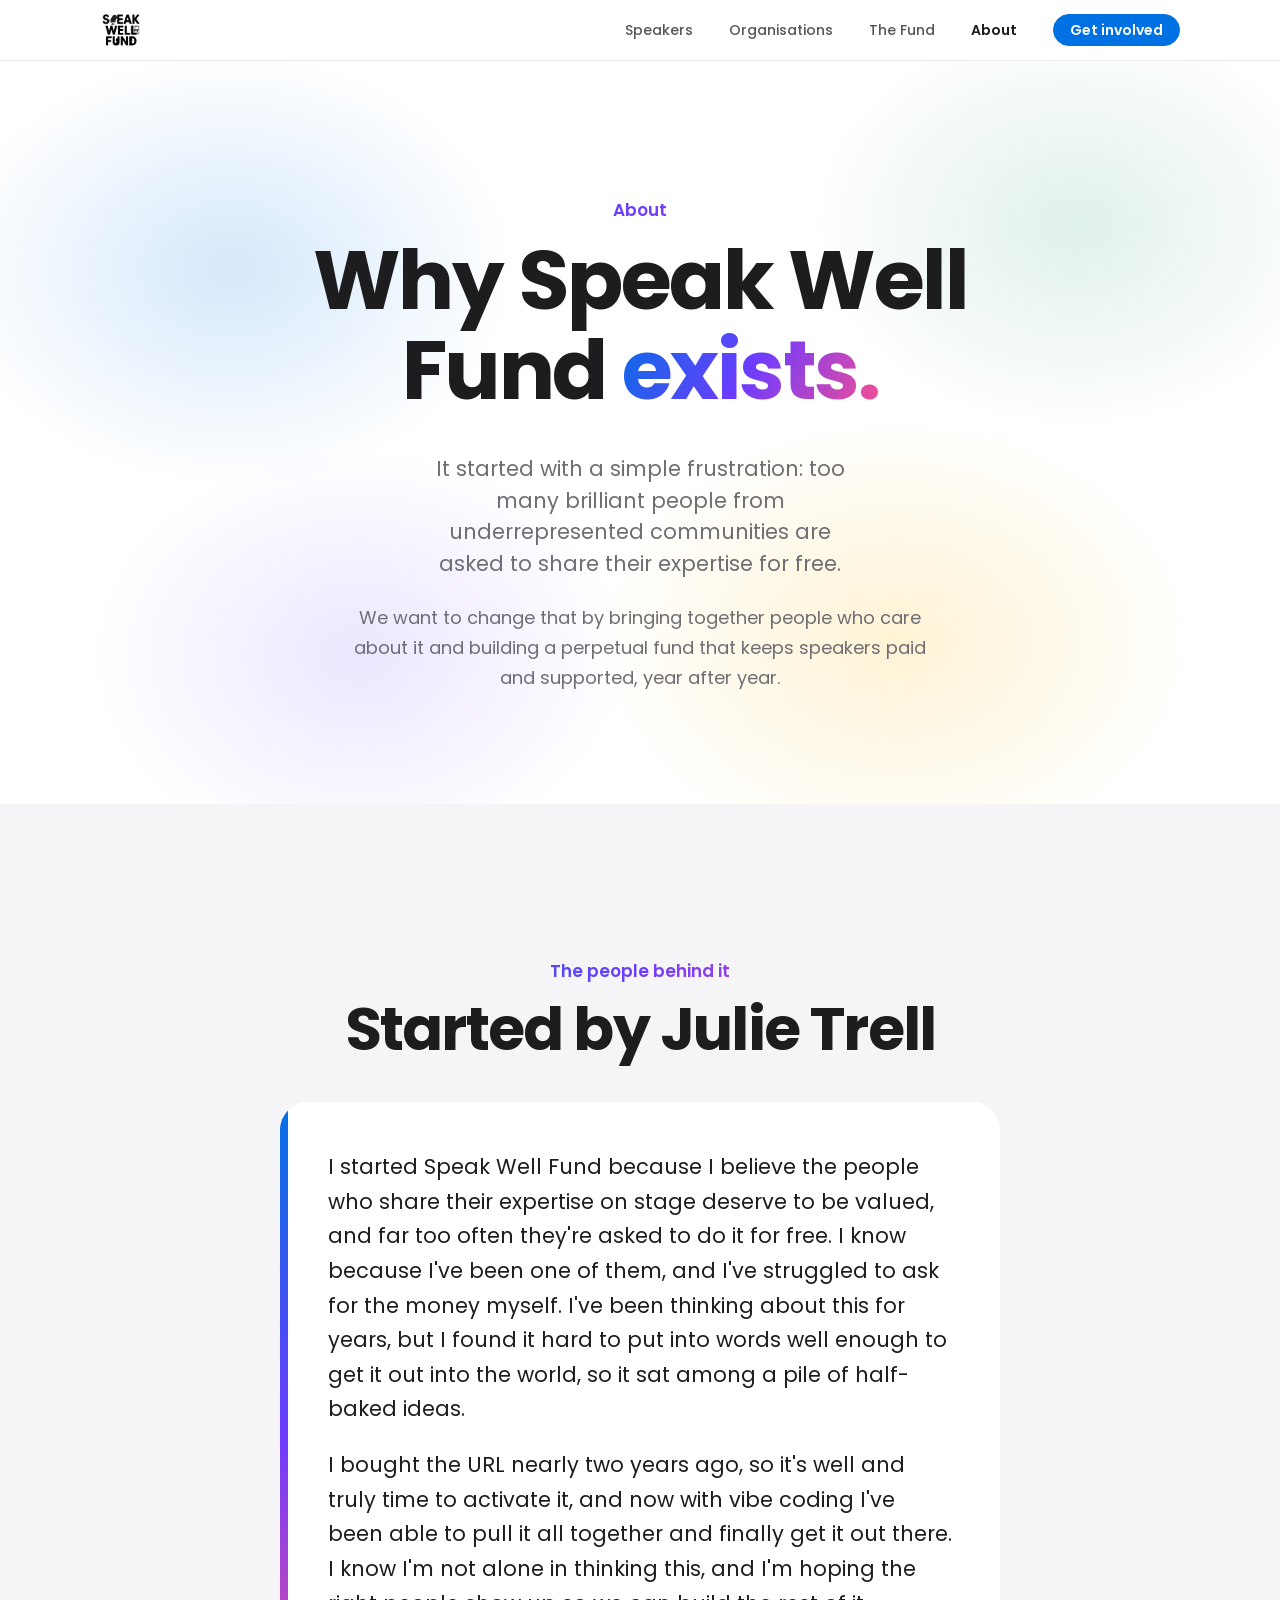
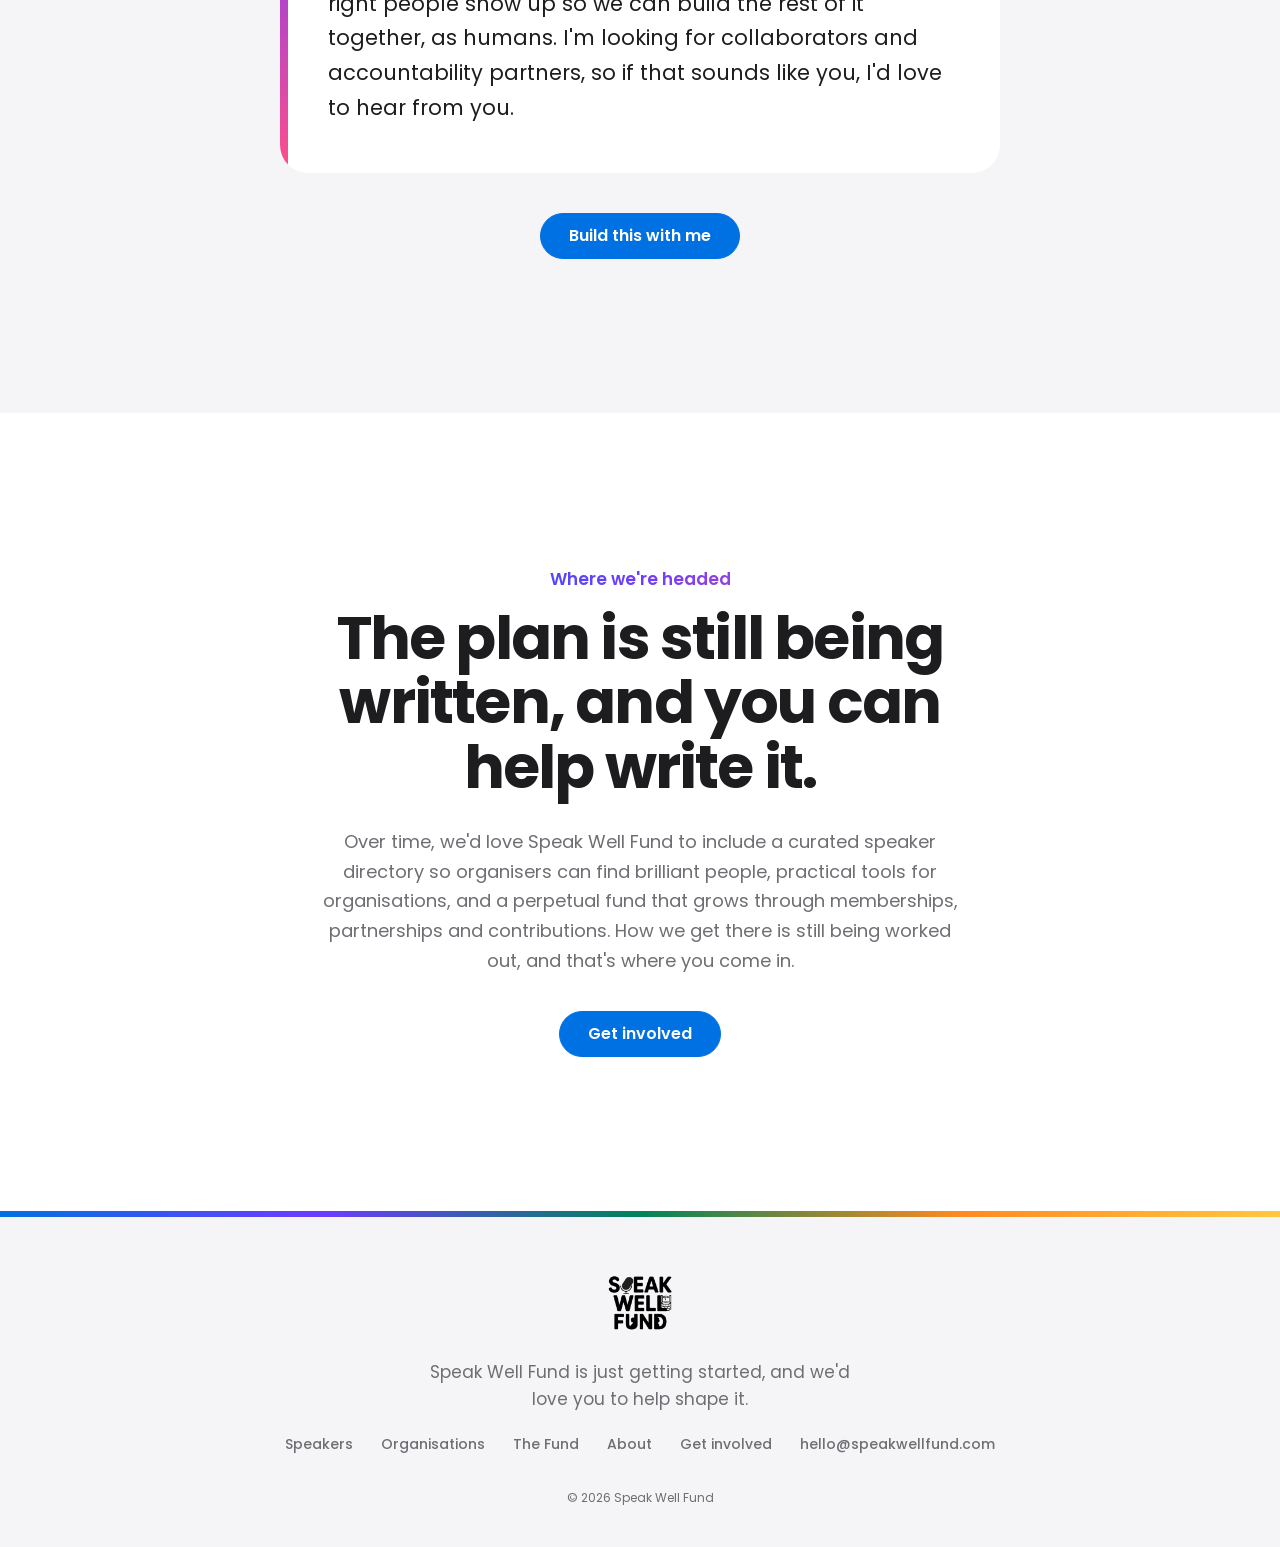
==== about.html @ aefd8a39 "First version of the Speak Well Fund website Six pages (home, speakers, organisations, the fund, abo" ====
<!doctype html>
<html lang="en-AU">
<head>
  <meta charset="utf-8">
  <meta name="viewport" content="width=device-width, initial-scale=1">
  <title>About · Speak Well Fund</title>
  <meta name="description" content="Why Speak Well Fund exists and where it's headed.">
  <meta property="og:title" content="About · Speak Well Fund">
  <meta property="og:description" content="Why Speak Well Fund exists and where it's headed.">
  <meta property="og:image" content="https://speakwellfund.com/assets/img/logo.png">
  <meta name="theme-color" content="#FFFFFF">
  <link rel="icon" type="image/png" href="assets/img/logo.png">
  <link rel="preconnect" href="https://fonts.googleapis.com">
  <link rel="preconnect" href="https://fonts.gstatic.com" crossorigin>
  <link href="https://fonts.googleapis.com/css2?family=Poppins:wght@400;500;600;700&display=swap" rel="stylesheet">
  <link rel="stylesheet" href="assets/css/styles.css">
  <script src="assets/js/main.js" defer></script>
</head>
<body>
  <a class="skip-link" href="#main">Skip to content</a>

  <header class="site-header">
    <div class="container header-inner">
      <a class="brand" href="index.html" aria-label="Speak Well Fund home">
        <img src="assets/img/logo.png" alt="" width="42" height="42">
      </a>
      <button class="menu-toggle" type="button" aria-expanded="false" aria-controls="site-nav">
        <span class="menu-bars"></span>
        <span class="sr-only">Menu</span>
      </button>
      <nav id="site-nav" class="site-nav" aria-label="Main">
        <a href="speakers.html">Speakers</a>
        <a href="organisations.html">Organisations</a>
        <a href="fund.html">The Fund</a>
        <a href="about.html" aria-current="page">About</a>
        <a class="btn btn-primary btn-small" href="get-involved.html">Get involved</a>
      </nav>
    </div>
  </header>

  <main id="main">
    <section class="page-hero">
      <div class="container narrow">
        <p class="eyebrow">About</p>
        <h1 class="display-1">Why Speak Well Fund <span class="gradient-text">exists.</span></h1>
        <p class="lede">It started with a simple frustration: too many brilliant people from underrepresented communities are asked to share their expertise for free.</p>
        <p class="body-text">We want to change that by bringing together people who care about it and building a perpetual fund that keeps speakers paid and supported, year after year.</p>
      </div>
    </section>

    <section class="section section-grey">
      <div class="container narrow">
        <div class="center">
          <p class="eyebrow">The people behind it</p>
          <h2 class="display-2">Started by Julie Trell</h2>
        </div>
        <blockquote class="founder-note">
          <p>I started Speak Well Fund because I believe the people who share their expertise on stage deserve to be valued, and far too often they're asked to do it for free. I know because I've been one of them, and I've struggled to ask for the money myself. I've been thinking about this for years, but I found it hard to put into words well enough to get it out into the world, so it sat among a pile of half-baked ideas.</p>
          <p>I bought the URL nearly two years ago, so it's well and truly time to activate it, and now with vibe coding I've been able to pull it all together and finally get it out there. I know I'm not alone in thinking this, and I'm hoping the right people show up so we can build the rest of it together, as humans. I'm looking for collaborators and accountability partners, so if that sounds like you, I'd love to hear from you.</p>
        </blockquote>
        <div class="center">
          <div class="actions">
            <a class="btn btn-primary" href="get-involved.html">Build this with me</a>
          </div>
        </div>
      </div>
    </section>

    <section class="section center">
      <div class="container narrow">
        <p class="eyebrow">Where we're headed</p>
        <h2 class="display-2">The plan is still being written, and you can help write it.</h2>
        <p class="body-text">Over time, we'd love Speak Well Fund to include a curated speaker directory so organisers can find brilliant people, practical tools for organisations, and a perpetual fund that grows through memberships, partnerships and contributions. How we get there is still being worked out, and that's where you come in.</p>
        <div class="actions">
          <a class="btn btn-primary" href="get-involved.html">Get involved</a>
        </div>
      </div>
    </section>
  </main>

  <footer class="site-footer">
    <div class="container">
      <img class="footer-logo" src="assets/img/logo.png" alt="Speak Well Fund" width="72" height="72">
      <p class="footer-line">Speak Well Fund is just getting started, and we'd love you to help shape it.</p>
      <nav class="footer-links" aria-label="Footer">
        <a href="speakers.html">Speakers</a>
        <a href="organisations.html">Organisations</a>
        <a href="fund.html">The Fund</a>
        <a href="about.html">About</a>
        <a href="get-involved.html">Get involved</a>
        <a href="mailto:hello@speakwellfund.com">hello@speakwellfund.com</a>
      </nav>
      <p class="footer-small">© <span data-year>2026</span> Speak Well Fund</p>
    </div>
  </footer>
</body>
</html>
---- assets/css/styles.css ----
/* Speak Well Fund
   White space and big Poppins type, with bold blocks of colour for energy.
   Every colour and size lives in :root so it's easy to change. */

:root {
  --text: #1d1d1f;
  --grey: #6e6e73;
  --white: #ffffff;
  --light: #f5f5f7;
  --line: #d2d2d7;

  /* Each stakeholder has a colour: speakers blue, organisations purple, fund builders green.
     Orange and yellow are only for section backgrounds. White text on blue, purple and green;
     dark text on orange and yellow. */
  --blue: #0071e3;
  --purple: #6e3bff;
  --green: #00845a;
  --orange: #ff8a1f;
  --yellow: #ffc83d;

  /* The page's stakeholder colour. Pages that aren't about one stakeholder use blue. */
  --theme: var(--blue);

  /* The rainbow on headline words like "paid for it." Pink appears only here. */
  --gradient: linear-gradient(120deg, var(--blue), var(--purple) 50%, #ff4f8b);
  --gradient-panel: linear-gradient(135deg, var(--blue), var(--purple));

  /* Cards, bubbles and list items use --surface, which flips to white inside grey sections. */
  --surface: var(--light);

  --font: "Poppins", system-ui, sans-serif;
  --radius-button: 980px;
  --radius-card: 28px;
  --radius-field: 12px;

  --ease: cubic-bezier(0.4, 0, 0.6, 1);
  --fast: 240ms;
  --slow: 500ms;

  --container: 1080px;
  --narrow: 720px;
  --space-section: clamp(5.5rem, 12vw, 10rem);
}

/* Base */

*,
*::before,
*::after {
  box-sizing: border-box;
}

body {
  margin: 0;
  font-family: var(--font);
  font-size: 17px;
  line-height: 1.6;
  color: var(--text);
  background: var(--white);
  -webkit-font-smoothing: antialiased;
}

img {
  display: block;
  max-width: 100%;
  height: auto;
}

a {
  color: var(--blue);
  text-decoration: none;
}

a:hover {
  text-decoration: underline;
}

p {
  margin: 0 0 1em;
}

h1,
h2,
h3 {
  margin: 0 0 0.45em;
  font-weight: 700;
  line-height: 1.08;
  letter-spacing: -0.03em;
}

h3 {
  font-size: 1.5rem;
  font-weight: 600;
  line-height: 1.2;
  letter-spacing: -0.02em;
}

strong {
  font-weight: 600;
}

[hidden] {
  display: none !important;
}

:focus-visible {
  outline: 3px solid var(--blue);
  outline-offset: 3px;
  border-radius: 6px;
}

.sr-only {
  position: absolute;
  width: 1px;
  height: 1px;
  overflow: hidden;
  clip: rect(0 0 0 0);
  white-space: nowrap;
}

.skip-link {
  position: absolute;
  top: -100px;
  left: 1rem;
  z-index: 100;
  padding: 0.75rem 1rem;
  color: var(--white);
  background: var(--text);
  border-radius: 0 0 12px 12px;
}

.skip-link:focus {
  top: 0;
}

@keyframes fade-up {
  from {
    opacity: 0;
    transform: translateY(20px);
  }
  to {
    opacity: 1;
    transform: none;
  }
}

/* Scroll reveal: main.js adds .reveal to blocks, then .is-visible as they scroll into view. */
.js-reveal .reveal {
  opacity: 0;
  transform: translateY(28px);
  transition: opacity var(--slow) var(--ease), transform var(--slow) var(--ease);
}

.js-reveal .reveal.is-visible {
  opacity: 1;
  transform: none;
}

/* Layout */

.container {
  width: min(var(--container), 100% - 2.5rem);
  margin-inline: auto;
}

.container.narrow {
  width: min(var(--narrow), 100% - 2.5rem);
}

.section {
  padding: var(--space-section) 0;
}

.section-grey {
  --surface: var(--white);
  background: var(--light);
}

.section-yellow {
  background: var(--yellow);
}

.section-orange {
  background: var(--orange);
}

.theme-speakers {
  --theme: var(--blue);
}

.theme-organisations {
  --theme: var(--purple);
}

.theme-fund {
  --theme: var(--green);
}

.section-gradient {
  color: var(--white);
  background: var(--gradient-panel);
}

.center {
  text-align: center;
}

/* Type */

.display-1 {
  font-size: clamp(2.5rem, 6.5vw, 5.25rem);
}

.display-2 {
  font-size: clamp(2.125rem, 5vw, 3.75rem);
}

.gradient-text {
  color: var(--purple);
  background: var(--gradient);
  -webkit-background-clip: text;
  background-clip: text;
  -webkit-text-fill-color: transparent;
  -webkit-box-decoration-break: clone;
  box-decoration-break: clone;
}

.theme-text {
  color: var(--theme);
}

/* Eyebrows use the three-colour gradient, or the stakeholder colour on that stakeholder's page. */
.eyebrow {
  display: block;
  margin-bottom: 0.75rem;
  font-weight: 600;
  color: var(--purple);
  background: var(--gradient);
  -webkit-background-clip: text;
  background-clip: text;
  -webkit-text-fill-color: transparent;
}

.theme-speakers .eyebrow,
.theme-organisations .eyebrow,
.theme-fund .eyebrow {
  color: var(--theme);
  background: none;
  -webkit-text-fill-color: currentColor;
}

.section-yellow .eyebrow,
.section-orange .eyebrow,
.section-gradient .eyebrow {
  color: inherit;
  background: none;
  -webkit-text-fill-color: currentColor;
}

.lede {
  max-width: 34ch;
  margin-inline: auto;
  font-size: clamp(1.1875rem, 2vw, 1.3125rem);
  line-height: 1.5;
  color: var(--grey);
}

.body-text {
  font-size: 1.125rem;
  line-height: 1.65;
  color: var(--grey);
}

.center .body-text {
  max-width: 640px;
  margin-inline: auto;
}

.section-yellow .body-text,
.section-orange .body-text {
  color: var(--text);
}

.section-gradient .lede,
.section-gradient .body-text {
  color: var(--white);
}

/* Buttons and links */

.btn {
  display: inline-flex;
  align-items: center;
  justify-content: center;
  padding: 14px 28px;
  font: inherit;
  font-size: 1rem;
  font-weight: 600;
  line-height: 1;
  text-decoration: none;
  color: var(--blue);
  background: transparent;
  border: 1.5px solid currentColor;
  border-radius: var(--radius-button);
  cursor: pointer;
  transition: background-color var(--fast) var(--ease), color var(--fast) var(--ease), transform var(--fast) var(--ease), opacity var(--fast) var(--ease);
}

.btn:hover {
  text-decoration: none;
  transform: translateY(-2px);
}

.btn-primary {
  color: var(--white);
  background: var(--theme);
  border-color: var(--theme);
}

.btn-primary:hover {
  opacity: 0.9;
}

.btn-secondary:hover {
  color: var(--white);
  background: var(--blue);
  border-color: var(--blue);
}

.btn-light {
  color: var(--purple);
  background: var(--white);
  border-color: var(--white);
}

.btn-outline-white {
  color: var(--white);
}

.btn-outline-white:hover {
  color: var(--purple);
  background: var(--white);
  border-color: var(--white);
}

.btn-small {
  padding: 8px 16px;
  font-size: 0.875rem;
}

.btn:disabled {
  opacity: 0.5;
  cursor: wait;
  transform: none;
}

.actions {
  display: flex;
  flex-wrap: wrap;
  justify-content: center;
  gap: 1rem;
  margin-top: 2.25rem;
}

.text-link {
  font-weight: 600;
}

/* Header */

.site-header {
  position: sticky;
  top: 0;
  z-index: 50;
  background: rgba(255, 255, 255, 0.82);
  -webkit-backdrop-filter: saturate(180%) blur(20px);
  backdrop-filter: saturate(180%) blur(20px);
  border-bottom: 1px solid rgba(0, 0, 0, 0.08);
}

.header-inner {
  display: flex;
  align-items: center;
  justify-content: space-between;
  height: 60px;
}

.brand img {
  width: 42px;
  height: 42px;
}

.site-nav {
  display: flex;
  align-items: center;
  gap: 2.25rem;
}

.site-nav a:not(.btn) {
  font-size: 0.875rem;
  font-weight: 500;
  color: var(--text);
  opacity: 0.75;
  transition: opacity var(--fast) var(--ease);
}

.site-nav a:not(.btn):hover,
.site-nav a[aria-current="page"] {
  text-decoration: none;
  opacity: 1;
}

.site-nav a[aria-current="page"] {
  font-weight: 600;
}

.menu-toggle {
  display: none;
  align-items: center;
  justify-content: center;
  width: 44px;
  height: 44px;
  padding: 0;
  background: none;
  border: 0;
  cursor: pointer;
}

.menu-bars,
.menu-bars::before,
.menu-bars::after {
  display: block;
  width: 20px;
  height: 2px;
  background: var(--text);
  border-radius: 2px;
}

.menu-bars {
  position: relative;
}

.menu-bars::before,
.menu-bars::after {
  content: "";
  position: absolute;
  left: 0;
}

.menu-bars::before {
  top: -6px;
}

.menu-bars::after {
  top: 6px;
}

@media (max-width: 760px) {
  .menu-toggle {
    display: inline-flex;
  }

  .site-nav {
    position: absolute;
    top: 60px;
    left: 0;
    right: 0;
    flex-direction: column;
    align-items: stretch;
    gap: 0;
    padding: 0.5rem 1.25rem 1.5rem;
    background: var(--white);
    border-bottom: 1px solid var(--line);
    opacity: 0;
    visibility: hidden;
    transform: translateY(-8px);
    transition: opacity var(--slow) var(--ease), transform var(--slow) var(--ease), visibility 0s linear var(--slow);
  }

  .site-nav.is-open {
    opacity: 1;
    visibility: visible;
    transform: none;
    transition: opacity var(--slow) var(--ease), transform var(--slow) var(--ease);
  }

  .site-nav a:not(.btn) {
    padding: 1rem 0;
    font-size: 1.0625rem;
    opacity: 1;
    border-bottom: 1px solid var(--line);
  }

  .site-nav .btn {
    margin-top: 1.25rem;
    padding: 14px 24px;
    font-size: 1rem;
  }
}

/* Heroes */

.hero,
.page-hero {
  position: relative;
  isolation: isolate;
  overflow: hidden;
  text-align: center;
}

/* A soft wash of the brand colours behind the hero text. */
.hero::before,
.page-hero::before {
  content: "";
  position: absolute;
  inset: 0;
  z-index: -1;
  background:
    radial-gradient(32% 42% at 18% 28%, rgba(0, 113, 227, 0.16), transparent 70%),
    radial-gradient(30% 40% at 84% 22%, rgba(0, 132, 90, 0.12), transparent 70%),
    radial-gradient(34% 44% at 70% 78%, rgba(255, 200, 61, 0.22), transparent 70%),
    radial-gradient(30% 40% at 28% 80%, rgba(110, 59, 255, 0.13), transparent 70%);
}

.hero {
  padding: clamp(3.5rem, 8vw, 6rem) 0 var(--space-section);
}

.page-hero {
  padding: clamp(5rem, 11vw, 8.5rem) 0 clamp(4rem, 9vw, 7rem);
}

.hero .container > *,
.page-hero .container > * {
  animation: fade-up var(--slow) var(--ease) both;
}

.hero .container > :nth-child(2),
.page-hero .container > :nth-child(2) {
  animation-delay: 120ms;
}

.hero .container > :nth-child(3),
.page-hero .container > :nth-child(3) {
  animation-delay: 240ms;
}

.hero .container > :nth-child(4),
.page-hero .container > :nth-child(4) {
  animation-delay: 360ms;
}

.hero-logo {
  width: clamp(170px, 24vw, 240px);
  margin: 0 auto 2.5rem;
}

.hero-title span {
  display: block;
}

.page-hero .body-text {
  max-width: 600px;
  margin: 1.5rem auto 0;
}

/* Cards */

.section-heading {
  margin-bottom: clamp(2.5rem, 5vw, 4rem);
}

.card-grid {
  display: grid;
  gap: 1.25rem;
}

/* From tablet width up, every card sits side by side. */
@media (min-width: 700px) {
  .card-grid {
    grid-auto-columns: 1fr;
    grid-auto-flow: column;
  }
}

/* On phones, a card row becomes a swipeable strip instead of a stack. */
@media (max-width: 699px) {
  .card-row {
    display: flex;
    gap: 1rem;
    margin-inline: -1.25rem;
    padding: 0 1.25rem 0.5rem;
    overflow-x: auto;
    scroll-snap-type: x mandatory;
    scroll-padding-inline: 1.25rem;
    scrollbar-width: none;
  }

  .card-row::-webkit-scrollbar {
    display: none;
  }

  .card-row > * {
    flex: 0 0 82%;
    scroll-snap-align: start;
  }
}

.card {
  display: flex;
  flex-direction: column;
  min-height: 300px;
  padding: 2.25rem 2rem;
  background: var(--surface);
  border-radius: var(--radius-card);
  transition: transform var(--fast) var(--ease);
}

.card p {
  flex: 1;
  color: var(--grey);
}

.card .eyebrow {
  flex: none;
  margin-bottom: 0.5rem;
}

.card-blue,
.card-purple,
.card-green {
  color: var(--white);
}

.card-blue {
  background: var(--blue);
}

.card-purple {
  background: var(--purple);
}

.card-green {
  background: var(--green);
}

.card-blue p,
.card-purple p,
.card-green p,
.card-blue .text-link,
.card-purple .text-link,
.card-green .text-link {
  color: inherit;
}

.card-row .card:hover {
  transform: translateY(-4px);
}

/* Founder note on the About page */

.founder-note {
  position: relative;
  overflow: hidden;
  margin: 2.5rem 0;
  padding: clamp(2rem, 5vw, 3rem);
  font-size: clamp(1.125rem, 2vw, 1.3125rem);
  line-height: 1.65;
  background: var(--surface);
  border-radius: var(--radius-card);
}

/* A rainbow bar down the left edge. */
.founder-note::before {
  content: "";
  position: absolute;
  top: 0;
  bottom: 0;
  left: 0;
  width: 8px;
  background: linear-gradient(180deg, var(--blue), var(--purple) 50%, #ff4f8b);
}

.founder-note p:last-child {
  margin-bottom: 0;
}

/* Speech bubbles */

.bubbles {
  display: grid;
  grid-template-columns: repeat(auto-fit, minmax(min(100%, 380px), 1fr));
  gap: 2.25rem 1.25rem;
  margin: 0 0 3rem;
}

.bubble {
  position: relative;
  margin: 0;
  padding: 1.75rem 2rem;
  font-size: 1.1875rem;
  font-weight: 500;
  line-height: 1.5;
  background: var(--surface);
  border: 2px solid var(--theme);
  border-radius: var(--radius-card);
}

.bubble::after {
  content: "";
  position: absolute;
  bottom: -12px;
  left: 40px;
  width: 22px;
  height: 22px;
  background: inherit;
  border-right: 2px solid var(--theme);
  border-bottom: 2px solid var(--theme);
  transform: rotate(45deg);
}

/* Lists */

.checklist,
.steps {
  display: grid;
  gap: 0.75rem;
  margin: 0 0 2.5rem;
  padding: 0;
  list-style: none;
}

.checklist li,
.steps li {
  display: flex;
  align-items: flex-start;
  gap: 1rem;
  padding: 1.25rem 1.5rem;
  font-weight: 500;
  background: var(--surface);
  border-radius: var(--radius-card);
}

.checklist li::before,
.steps li::before {
  display: grid;
  flex: none;
  place-items: center;
  width: 28px;
  height: 28px;
  font-size: 0.875rem;
  font-weight: 700;
  color: var(--white);
  background: var(--theme);
  border-radius: 50%;
}

.checklist li::before {
  content: "";
  background: var(--theme) url("data:image/svg+xml,%3Csvg xmlns='http://www.w3.org/2000/svg' viewBox='0 0 24 24'%3E%3Cpath d='M6 12.5l4 4L18 8.5' fill='none' stroke='%23ffffff' stroke-width='2.75' stroke-linecap='round' stroke-linejoin='round'/%3E%3C/svg%3E") center / 70% no-repeat;
}

.steps {
  counter-reset: step;
}

.steps li {
  counter-increment: step;
}

.steps li::before {
  content: counter(step);
}

.ways {
  display: grid;
  grid-template-columns: repeat(auto-fit, minmax(min(100%, 300px), 1fr));
  gap: 1.25rem;
  margin: 0;
  padding: 0;
  list-style: none;
}

.ways li {
  padding: 2rem;
  background: var(--surface);
  border-radius: var(--radius-card);
}

/* Each way to get involved carries the colour of the stakeholder it's for. */
.ways li::before {
  content: "";
  display: block;
  width: 44px;
  height: 6px;
  margin-bottom: 1.25rem;
  background: var(--orange);
  border-radius: var(--radius-button);
}

.ways .for-speakers::before {
  background: var(--blue);
}

.ways .for-organisations::before {
  background: var(--purple);
}

.ways .for-fund::before {
  background: var(--green);
}

.ways strong {
  display: block;
  margin-bottom: 0.4rem;
  font-size: 1.1875rem;
  line-height: 1.35;
}

.ways span {
  color: var(--grey);
}

/* Form */

.form-wrap {
  max-width: 760px;
  margin: 0 auto;
  padding: clamp(1.75rem, 5vw, 3.5rem);
  background: var(--white);
  border-radius: var(--radius-card);
}

.form-wrap fieldset {
  margin: 0 0 2rem;
  padding: 0;
  border: 0;
}

.form-wrap legend,
.field label {
  margin-bottom: 0.6rem;
  padding: 0;
  font-weight: 600;
}

.path-choice legend {
  margin-bottom: 1.25rem;
  font-size: 1.5rem;
  font-weight: 700;
  line-height: 1.2;
  letter-spacing: -0.02em;
}

.path-options {
  display: grid;
  grid-template-columns: repeat(auto-fit, minmax(min(100%, 240px), 1fr));
  gap: 1rem;
}

.path-option,
.chip {
  position: relative;
  cursor: pointer;
}

.path-option input,
.chip input {
  position: absolute;
  opacity: 0;
}

.path-card {
  display: flex;
  flex-direction: column;
  gap: 0.3rem;
  height: 100%;
  padding: 1.5rem;
  border: 1px solid var(--line);
  border-radius: var(--radius-card);
  box-shadow: inset 0 0 0 1px transparent;
  transition: border-color var(--fast) var(--ease), box-shadow var(--fast) var(--ease);
}

.path-card strong {
  font-size: 1.125rem;
}

.path-card span {
  font-size: 0.95rem;
  color: var(--grey);
}

.path-option input:checked + .path-card {
  border-color: var(--blue);
  box-shadow: inset 0 0 0 1px var(--blue);
}

.path-option input:focus-visible + .path-card,
.chip input:focus-visible + span {
  outline: 3px solid var(--blue);
  outline-offset: 3px;
}

[data-build-only]:not([hidden]) {
  animation: fade-up var(--slow) var(--ease);
}

.field {
  display: flex;
  flex-direction: column;
  margin-bottom: 1.75rem;
}

.hint {
  display: block;
  font-size: 0.9rem;
  font-weight: 400;
  color: var(--grey);
}

.field input,
.field textarea {
  width: 100%;
  padding: 0.85rem 1rem;
  font: inherit;
  color: var(--text);
  background: var(--light);
  border: 1px solid transparent;
  border-radius: var(--radius-field);
  transition: border-color var(--fast) var(--ease), background-color var(--fast) var(--ease);
}

.field textarea {
  min-height: 120px;
  resize: vertical;
}

.field input:focus,
.field textarea:focus {
  background: var(--white);
  border-color: var(--blue);
  outline: 3px solid rgba(0, 113, 227, 0.2);
  outline-offset: 0;
}

.chips {
  display: flex;
  flex-wrap: wrap;
  gap: 0.6rem;
}

.chip span {
  display: inline-block;
  padding: 9px 16px;
  font-size: 0.95rem;
  font-weight: 500;
  background: var(--light);
  border-radius: var(--radius-button);
  transition: background-color var(--fast) var(--ease), color var(--fast) var(--ease);
}

.chip input:checked + span {
  color: var(--white);
  background: var(--text);
}

.chip-speaker input:checked + span {
  background: var(--blue);
}

.chip-organisation input:checked + span {
  background: var(--purple);
}

.chip-fund input:checked + span {
  background: var(--green);
}

.honeypot {
  position: absolute;
  left: -9999px;
}

.form-note {
  margin: 1.25rem 0 0;
  font-size: 0.875rem;
  color: var(--grey);
}

.form-error {
  margin-top: 1rem;
  padding: 1rem 1.25rem;
  background: var(--light);
  border: 1px solid var(--orange);
  border-radius: var(--radius-field);
}

.form-thanks {
  padding: 2rem 0;
  text-align: center;
  animation: fade-up var(--slow) var(--ease);
}

.form-thanks p {
  margin-bottom: 0;
}

/* Footer */

.site-footer {
  position: relative;
  padding: 3.5rem 0 2.5rem;
  text-align: center;
  background: var(--light);
}

/* A thin strip of the brand colours along the top of the footer. */
.site-footer::before {
  content: "";
  position: absolute;
  top: 0;
  left: 0;
  right: 0;
  height: 6px;
  background: linear-gradient(90deg, var(--blue), var(--purple), var(--green), var(--orange), var(--yellow));
}

.footer-logo {
  width: 72px;
  margin: 0 auto 1.25rem;
}

.footer-line {
  max-width: 40ch;
  margin: 0 auto 1.25rem;
  color: var(--grey);
}

.footer-links {
  display: flex;
  flex-wrap: wrap;
  justify-content: center;
  gap: 0.5rem 1.75rem;
  margin-bottom: 2rem;
  font-size: 0.875rem;
}

.footer-links a {
  font-weight: 500;
  color: var(--grey);
}

.footer-links a:hover {
  color: var(--text);
}

.footer-small {
  margin: 0;
  font-size: 0.75rem;
  color: var(--grey);
}

@media (prefers-reduced-motion: reduce) {
  *,
  *::before,
  *::after {
    animation: none !important;
    transition: none !important;
  }
}
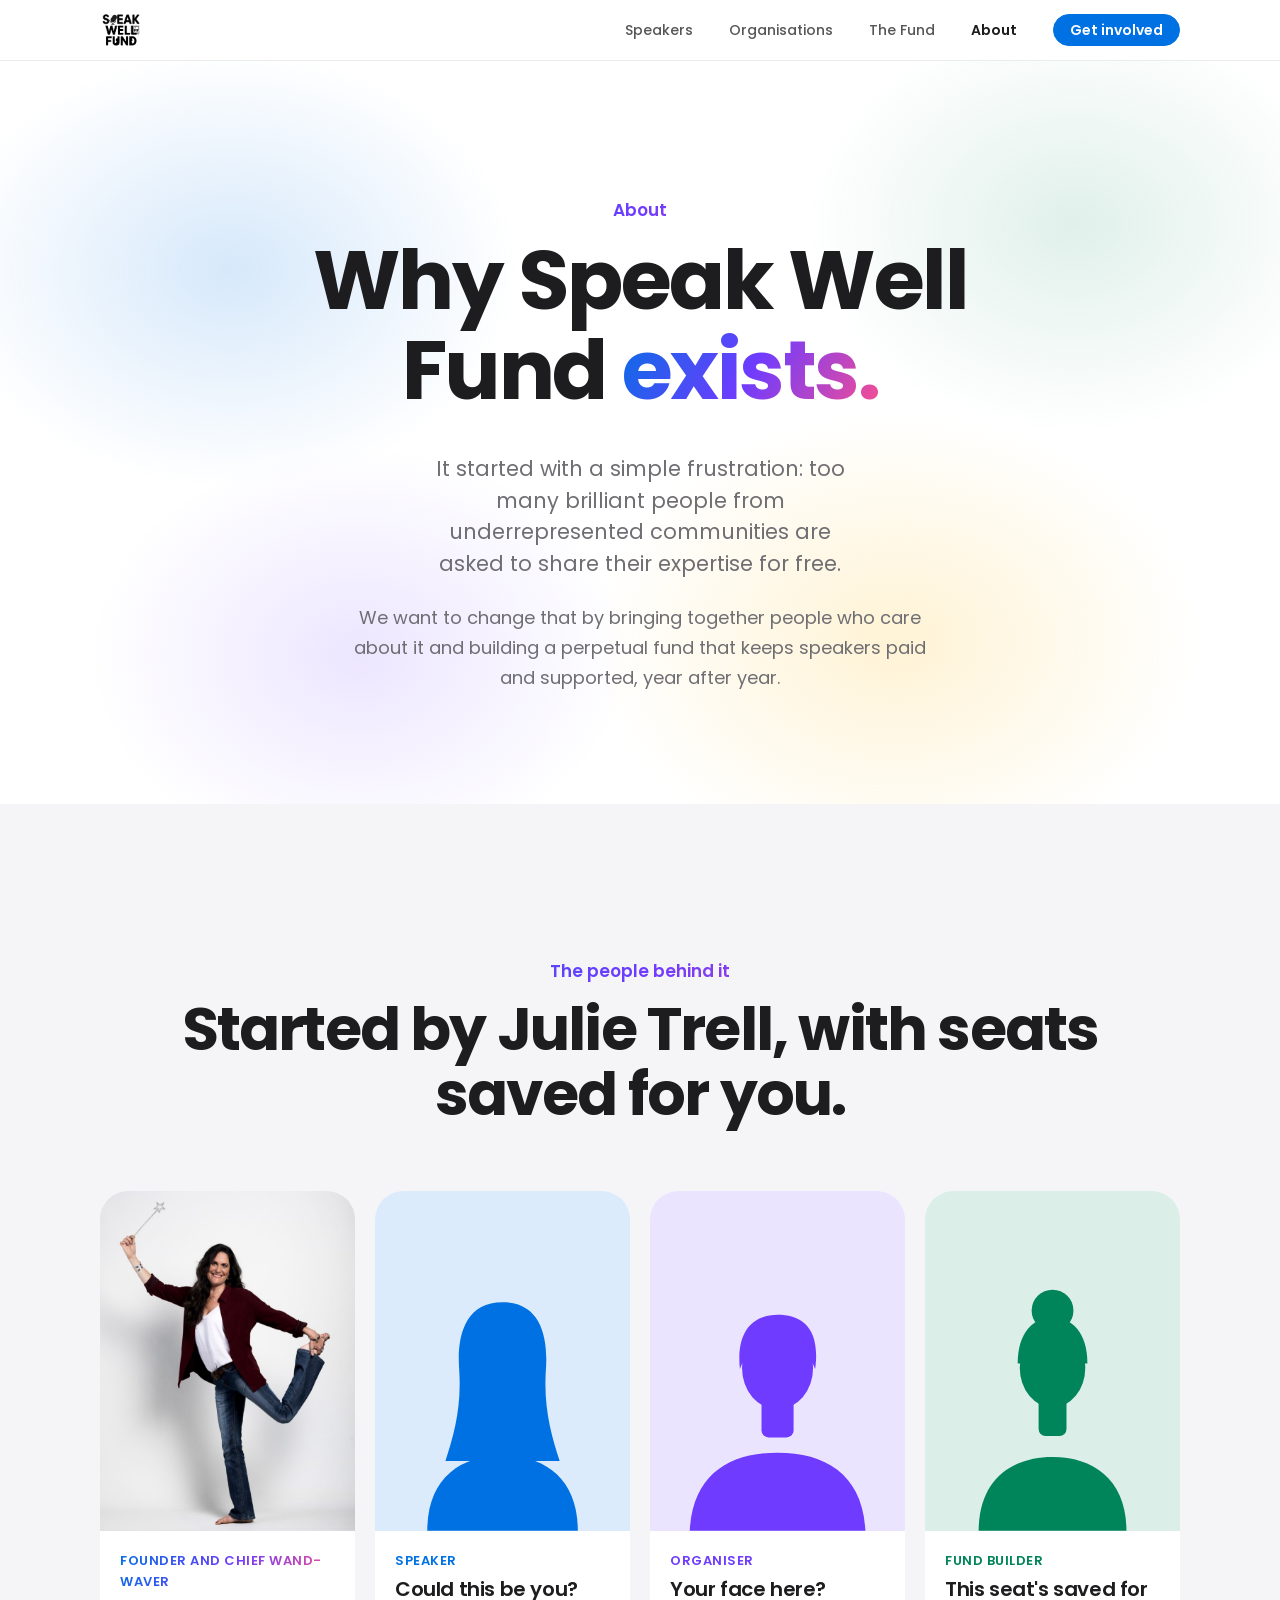
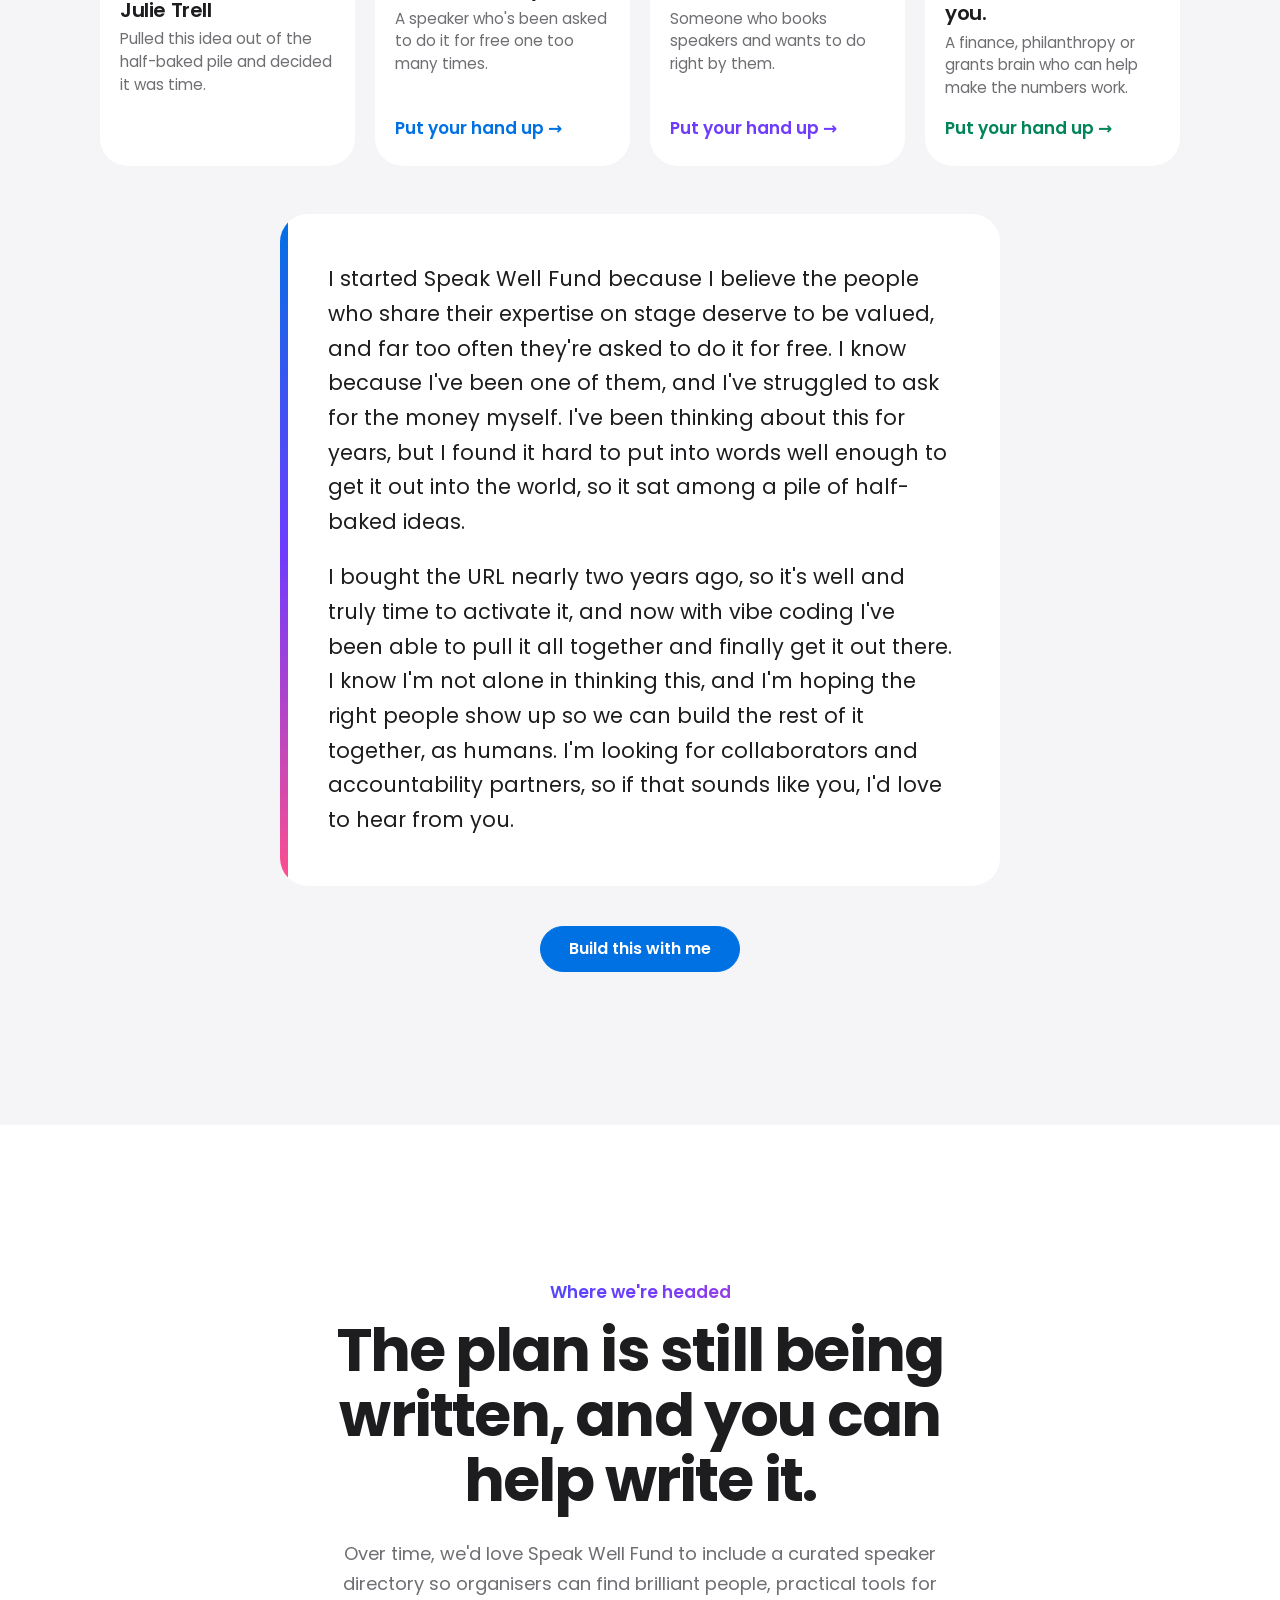
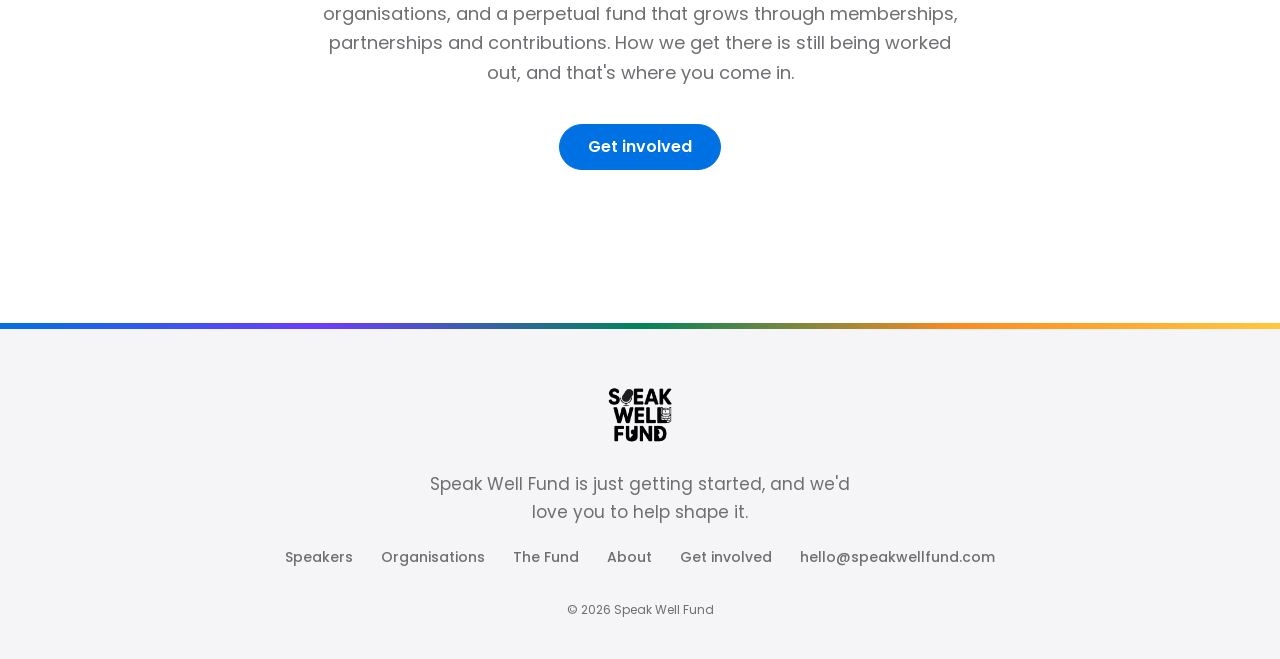
==== commit fe8c17ea: "Add people cards to the About page Julie's photo, plus silhouette cards for the open seats in each s" ====
--- a/about.html
+++ b/about.html
@@ -49,11 +49,80 @@
     </section>
 
     <section class="section section-grey">
-      <div class="container narrow">
-        <div class="center">
+      <div class="container">
+        <div class="center section-heading">
           <p class="eyebrow">The people behind it</p>
-          <h2 class="display-2">Started by Julie Trell</h2>
+          <h2 class="display-2">Started by Julie Trell, with seats saved for you.</h2>
         </div>
+
+        <div class="people">
+          <article class="person person-founder">
+            <div class="person-photo">
+              <img src="assets/img/julie-trell.jpg" alt="Julie Trell smiling, holding a star wand in the air and balancing on one leg" width="720" height="958" loading="lazy">
+            </div>
+            <div class="person-body">
+              <p class="person-role">Founder and chief wand-waver</p>
+              <h3>Julie Trell</h3>
+              <p>Pulled this idea out of the half-baked pile and decided it was time.</p>
+            </div>
+          </article>
+
+          <article class="person person-open person-speaker">
+            <div class="person-photo" aria-hidden="true">
+              <!-- Woman with long hair -->
+              <svg viewBox="0 0 300 400" focusable="false">
+                <path d="M150 72c-56 0-66 52-62 100 3 52-8 92-20 128h164c-12-36-23-76-20-128 4-48-6-100-62-100z"/>
+                <ellipse cx="150" cy="160" rx="47" ry="57"/>
+                <rect x="130" y="200" width="40" height="60" rx="10"/>
+                <path d="M42 400c0-74 46-108 108-108s108 34 108 108z"/>
+              </svg>
+            </div>
+            <div class="person-body">
+              <p class="person-role">Speaker</p>
+              <h3>Could this be you?</h3>
+              <p>A speaker who's been asked to do it for free one too many times.</p>
+              <a class="person-link" href="get-involved.html">Put your hand up →</a>
+            </div>
+          </article>
+
+          <article class="person person-open person-organisation">
+            <div class="person-photo" aria-hidden="true">
+              <!-- Man with short hair -->
+              <svg viewBox="0 0 300 400" focusable="false">
+                <path d="M96 168c-6-58 22-78 54-78 34 0 62 18 54 78-8-24-28-34-54-34s-46 10-54 34z"/>
+                <ellipse cx="150" cy="166" rx="51" ry="60"/>
+                <rect x="127" y="208" width="46" height="58" rx="10"/>
+                <path d="M24 400c4-80 56-112 126-112s122 32 126 112z"/>
+              </svg>
+            </div>
+            <div class="person-body">
+              <p class="person-role">Organiser</p>
+              <h3>Your face here?</h3>
+              <p>Someone who books speakers and wants to do right by them.</p>
+              <a class="person-link" href="get-involved.html">Put your hand up →</a>
+            </div>
+          </article>
+
+          <article class="person person-open person-fund">
+            <div class="person-photo" aria-hidden="true">
+              <!-- Woman with a bun -->
+              <svg viewBox="0 0 300 400" focusable="false">
+                <circle cx="150" cy="84" r="30"/>
+                <path d="M100 160c0-44 22-66 50-66s50 22 50 66z"/>
+                <ellipse cx="150" cy="166" rx="47" ry="57"/>
+                <rect x="130" y="206" width="40" height="58" rx="10"/>
+                <path d="M44 400c0-72 46-106 106-106s106 34 106 106z"/>
+              </svg>
+            </div>
+            <div class="person-body">
+              <p class="person-role">Fund builder</p>
+              <h3>This seat's saved for you.</h3>
+              <p>A finance, philanthropy or grants brain who can help make the numbers work.</p>
+              <a class="person-link" href="get-involved.html?role=fund">Put your hand up →</a>
+            </div>
+          </article>
+        </div>
+
         <blockquote class="founder-note">
           <p>I started Speak Well Fund because I believe the people who share their expertise on stage deserve to be valued, and far too often they're asked to do it for free. I know because I've been one of them, and I've struggled to ask for the money myself. I've been thinking about this for years, but I found it hard to put into words well enough to get it out into the world, so it sat among a pile of half-baked ideas.</p>
           <p>I bought the URL nearly two years ago, so it's well and truly time to activate it, and now with vibe coding I've been able to pull it all together and finally get it out there. I know I'm not alone in thinking this, and I'm hoping the right people show up so we can build the rest of it together, as humans. I'm looking for collaborators and accountability partners, so if that sounds like you, I'd love to hear from you.</p>
--- a/assets/css/styles.css
+++ b/assets/css/styles.css
@@ -657,12 +657,132 @@
   transform: translateY(-4px);
 }
 
+/* People on the About page: Julie's photo, then silhouettes for the seats still open,
+   each in its stakeholder colour. */
+
+.people {
+  display: grid;
+  grid-template-columns: repeat(2, 1fr);
+  gap: 1rem;
+}
+
+@media (min-width: 900px) {
+  .people {
+    grid-template-columns: repeat(4, 1fr);
+    gap: 1.25rem;
+  }
+}
+
+.person {
+  display: flex;
+  flex-direction: column;
+  overflow: hidden;
+  background: var(--surface);
+  border-radius: var(--radius-card);
+}
+
+.person-speaker {
+  --theme: var(--blue);
+}
+
+.person-organisation {
+  --theme: var(--purple);
+}
+
+.person-fund {
+  --theme: var(--green);
+}
+
+.person-photo {
+  display: flex;
+  align-items: flex-end;
+  justify-content: center;
+  aspect-ratio: 3 / 4;
+  background: #e3e2e7;
+}
+
+.person-photo img {
+  width: 100%;
+  height: 100%;
+  object-fit: cover;
+}
+
+.person-open .person-photo {
+  background: var(--light);
+  background: color-mix(in srgb, var(--theme) 14%, var(--white));
+}
+
+.person-open svg {
+  width: 82%;
+  fill: var(--theme);
+}
+
+.person-body {
+  display: flex;
+  flex: 1;
+  flex-direction: column;
+  padding: 1.25rem 1.25rem 1.5rem;
+}
+
+.person-role {
+  margin-bottom: 0.35rem;
+  font-size: 0.8125rem;
+  font-weight: 600;
+  letter-spacing: 0.04em;
+  text-transform: uppercase;
+  color: var(--theme);
+}
+
+.person-founder .person-role {
+  background: var(--gradient);
+  -webkit-background-clip: text;
+  background-clip: text;
+  -webkit-text-fill-color: transparent;
+}
+
+.person h3 {
+  margin-bottom: 0.4rem;
+  font-size: 1.25rem;
+}
+
+.person-body > p:not(.person-role) {
+  flex: 1;
+  font-size: 0.95rem;
+  line-height: 1.5;
+  color: var(--grey);
+}
+
+.person-link {
+  font-weight: 600;
+  color: var(--theme);
+}
+
+@media (max-width: 480px) {
+  .person-body {
+    padding: 1rem 1rem 1.25rem;
+  }
+
+  .person h3 {
+    font-size: 1.0625rem;
+  }
+
+  .person-role {
+    font-size: 0.6875rem;
+  }
+
+  .person-body > p:not(.person-role),
+  .person-link {
+    font-size: 0.875rem;
+  }
+}
+
 /* Founder note on the About page */
 
 .founder-note {
   position: relative;
   overflow: hidden;
-  margin: 2.5rem 0;
+  max-width: var(--narrow);
+  margin: 3rem auto 2.5rem;
   padding: clamp(2rem, 5vw, 3rem);
   font-size: clamp(1.125rem, 2vw, 1.3125rem);
   line-height: 1.65;
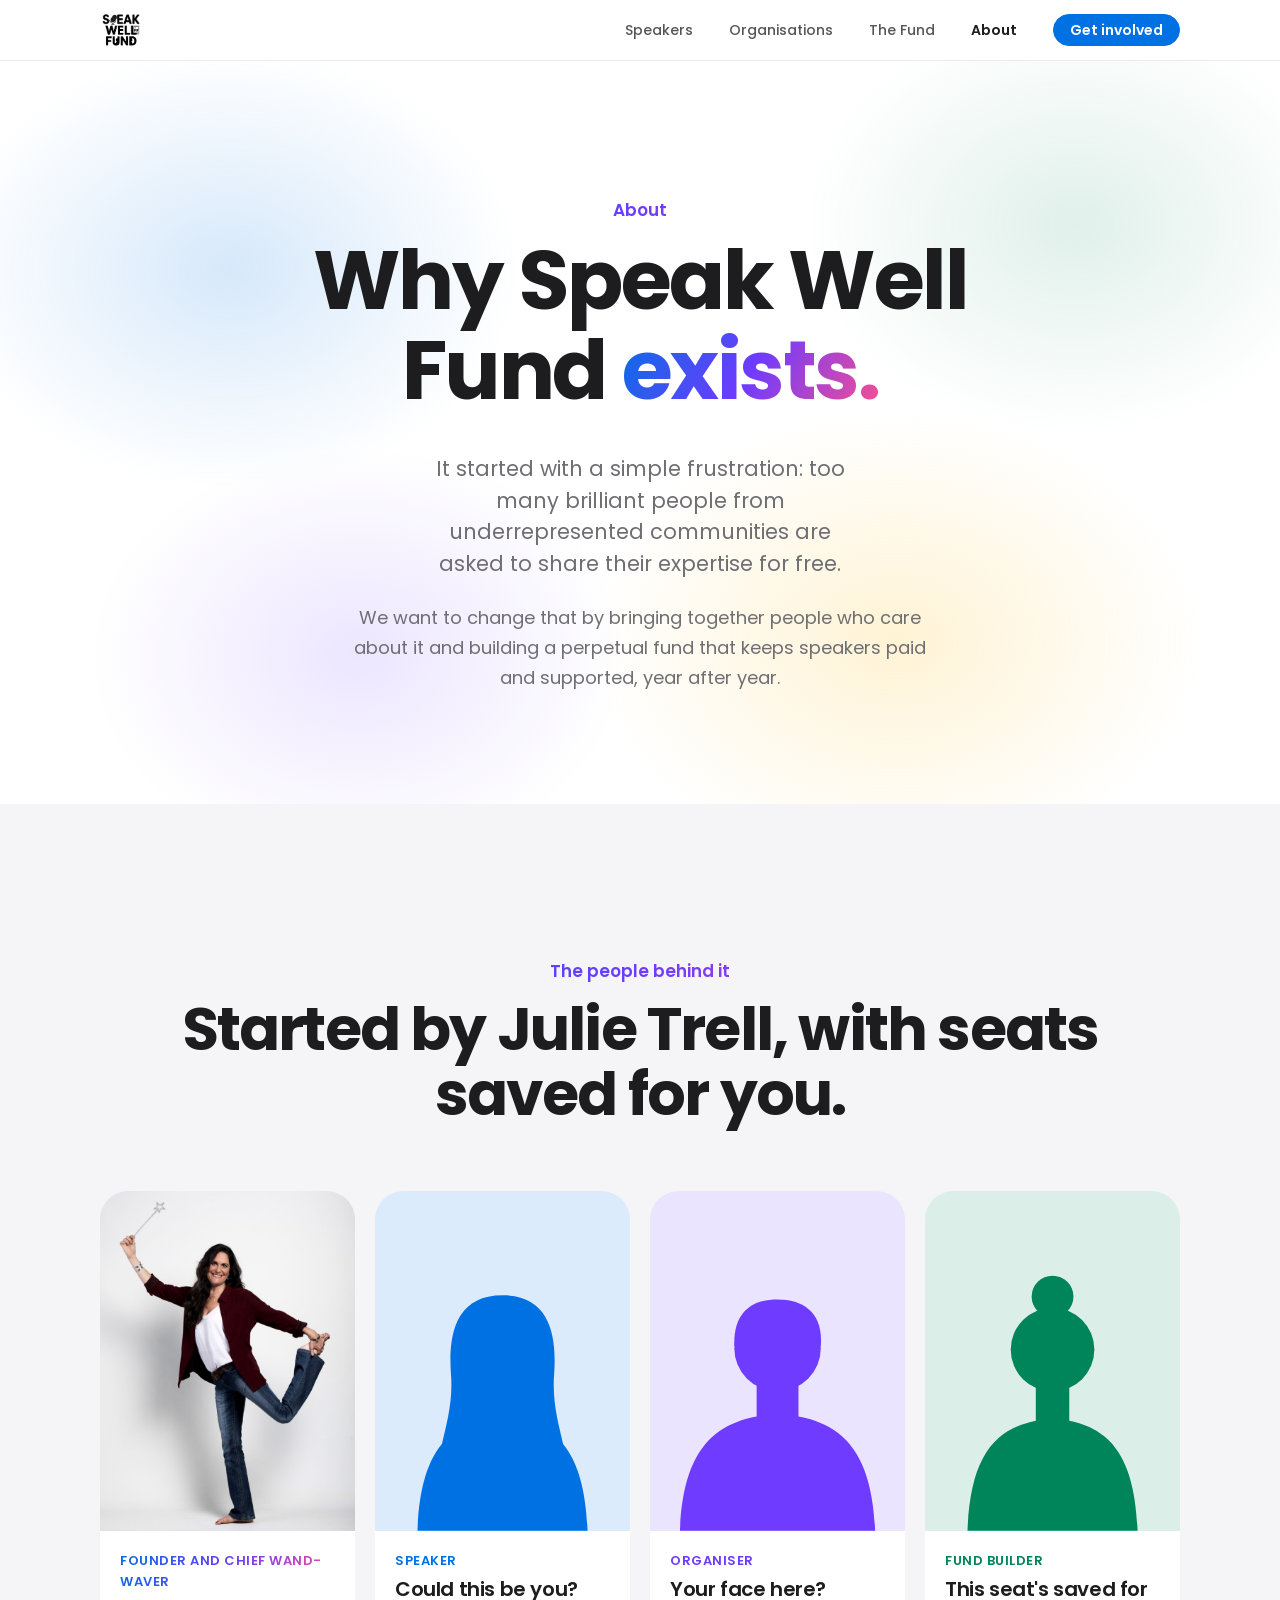
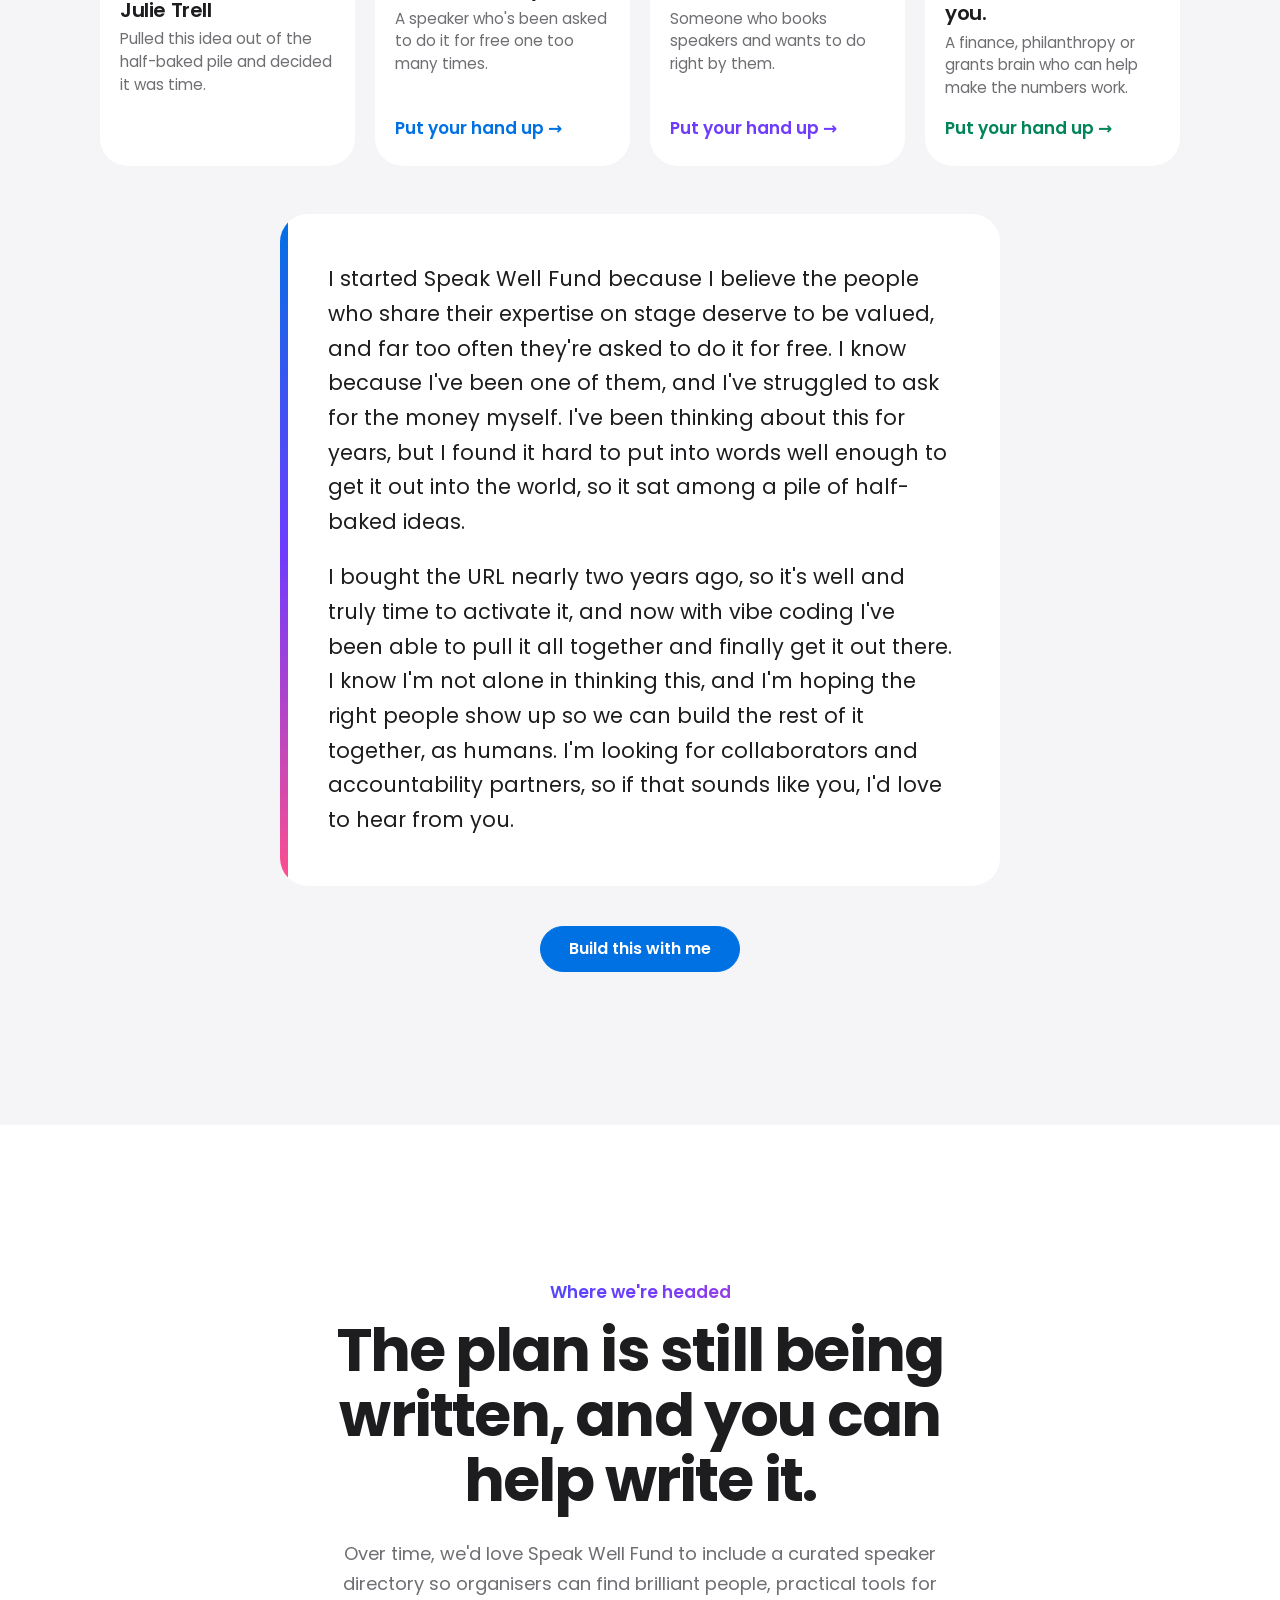
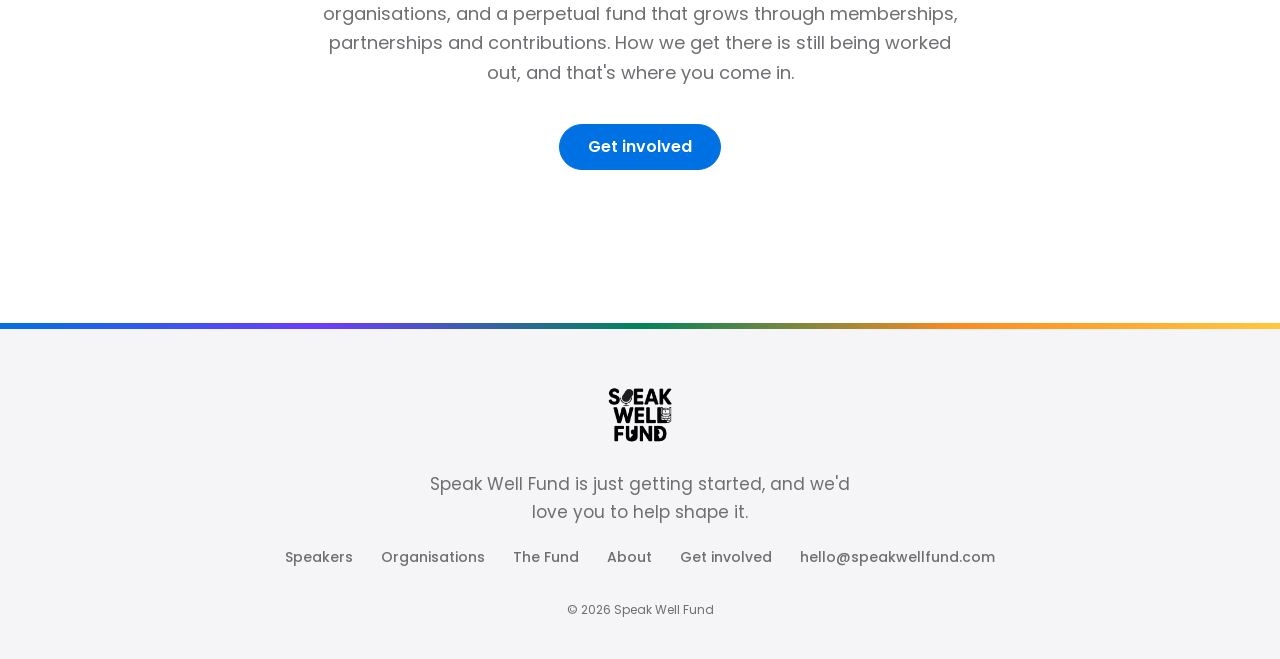
==== commit fd425f35: "Redraw About page silhouettes so heads sit on the shoulders Co-Authored-By: Claude Opus 5.5 <noreply" ====
--- a/about.html
+++ b/about.html
@@ -71,10 +71,9 @@
             <div class="person-photo" aria-hidden="true">
               <!-- Woman with long hair -->
               <svg viewBox="0 0 300 400" focusable="false">
-                <path d="M150 72c-56 0-66 52-62 100 3 52-8 92-20 128h164c-12-36-23-76-20-128 4-48-6-100-62-100z"/>
-                <ellipse cx="150" cy="160" rx="47" ry="57"/>
-                <rect x="130" y="200" width="40" height="60" rx="10"/>
-                <path d="M42 400c0-74 46-108 108-108s108 34 108 108z"/>
+                <path d="M150 62C82 62 72 120 76 175c3 40-6 70-14 105h176c-8-35-17-65-14-105 4-55-6-113-74-113z"/>
+                <circle cx="150" cy="135" r="60"/>
+                <path d="M126 188h48v52c58 12 94 52 98 160H28c4-108 40-148 98-160z"/>
               </svg>
             </div>
             <div class="person-body">
@@ -89,10 +88,9 @@
             <div class="person-photo" aria-hidden="true">
               <!-- Man with short hair -->
               <svg viewBox="0 0 300 400" focusable="false">
-                <path d="M96 168c-6-58 22-78 54-78 34 0 62 18 54 78-8-24-28-34-54-34s-46 10-54 34z"/>
-                <ellipse cx="150" cy="166" rx="51" ry="60"/>
-                <rect x="127" y="208" width="46" height="58" rx="10"/>
-                <path d="M24 400c4-80 56-112 126-112s122 32 126 112z"/>
+                <path d="M88 135c-2-50 27-67 62-67 38 0 66 20 62 67z"/>
+                <circle cx="150" cy="138" r="62"/>
+                <path d="M120 190h60v46c65 12 106 54 110 164H10c4-110 45-152 110-164z"/>
               </svg>
             </div>
             <div class="person-body">
@@ -107,11 +105,9 @@
             <div class="person-photo" aria-hidden="true">
               <!-- Woman with a bun -->
               <svg viewBox="0 0 300 400" focusable="false">
-                <circle cx="150" cy="84" r="30"/>
-                <path d="M100 160c0-44 22-66 50-66s50 22 50 66z"/>
-                <ellipse cx="150" cy="166" rx="47" ry="57"/>
-                <rect x="130" y="206" width="40" height="58" rx="10"/>
-                <path d="M44 400c0-72 46-106 106-106s106 34 106 106z"/>
+                <circle cx="150" cy="64" r="30"/>
+                <circle cx="150" cy="140" r="60"/>
+                <path d="M126 192h48v50c58 12 94 50 98 158H28c4-108 40-146 98-158z"/>
               </svg>
             </div>
             <div class="person-body">
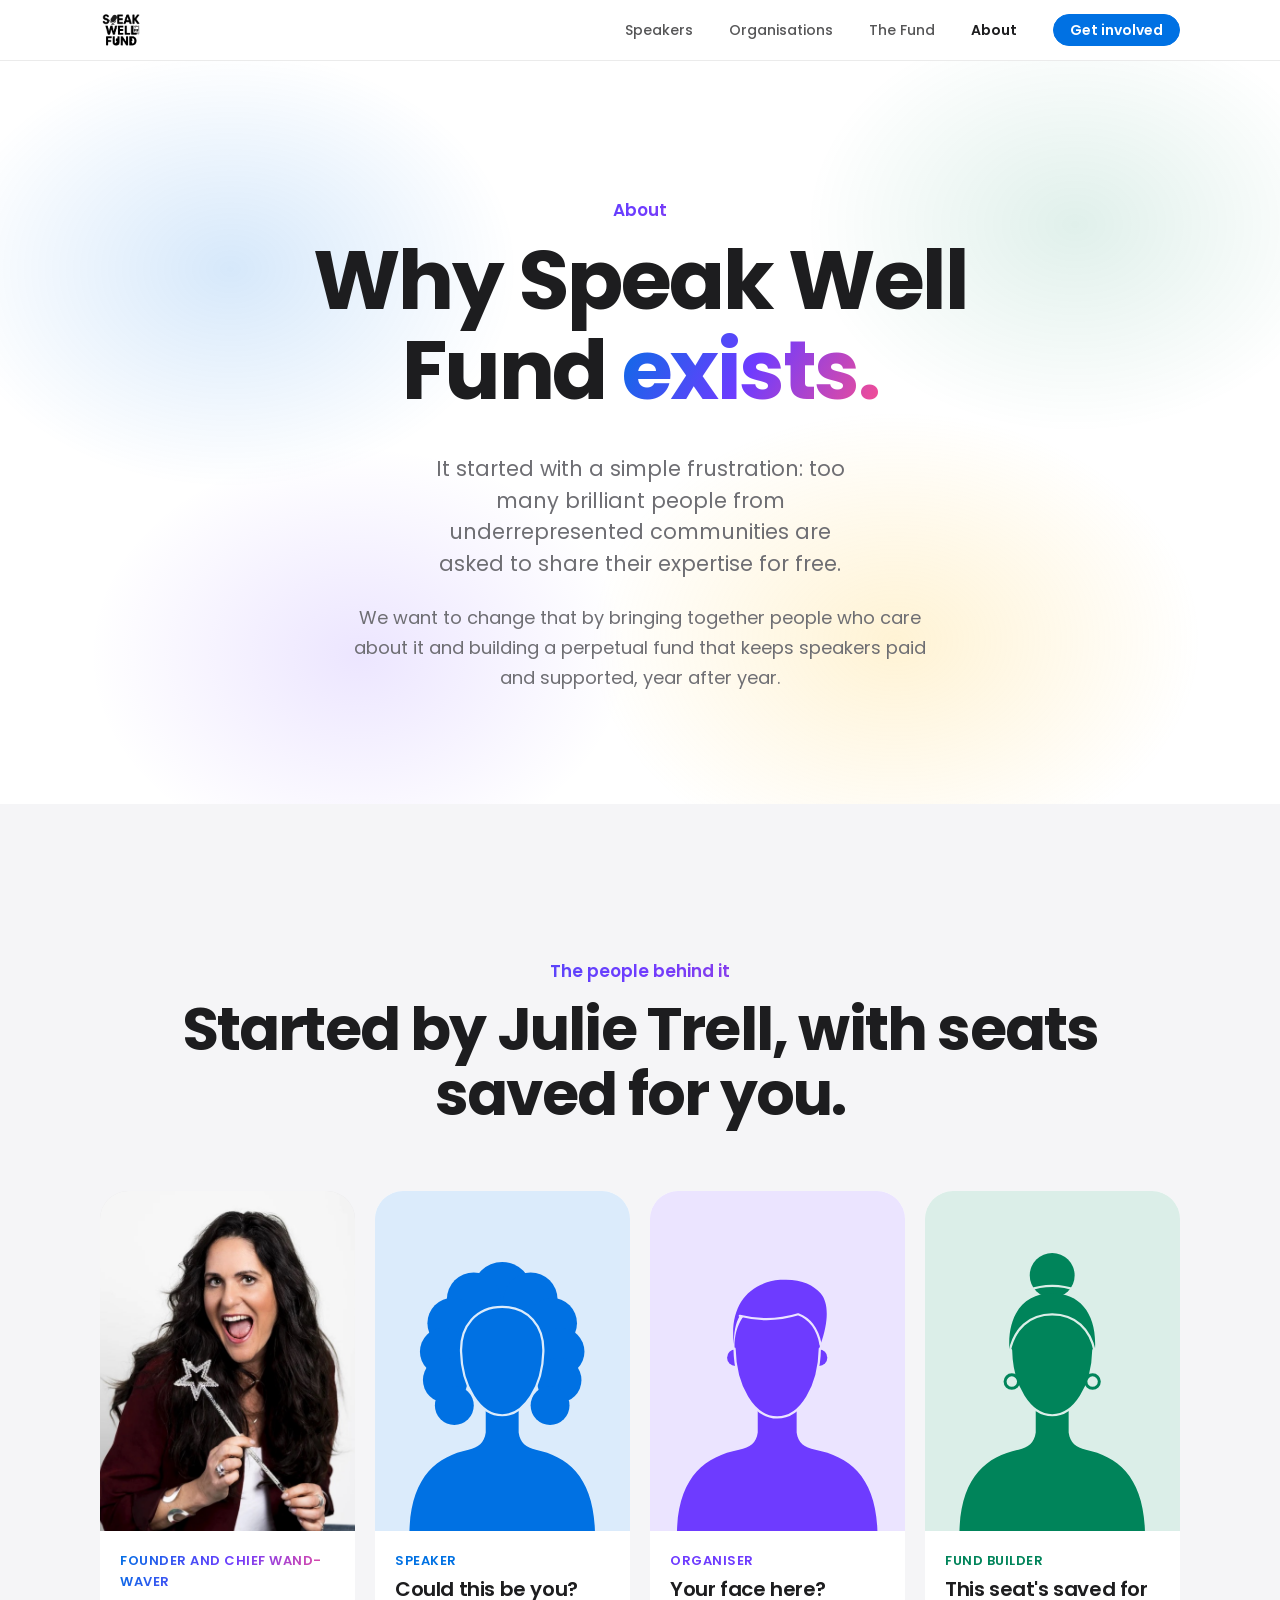
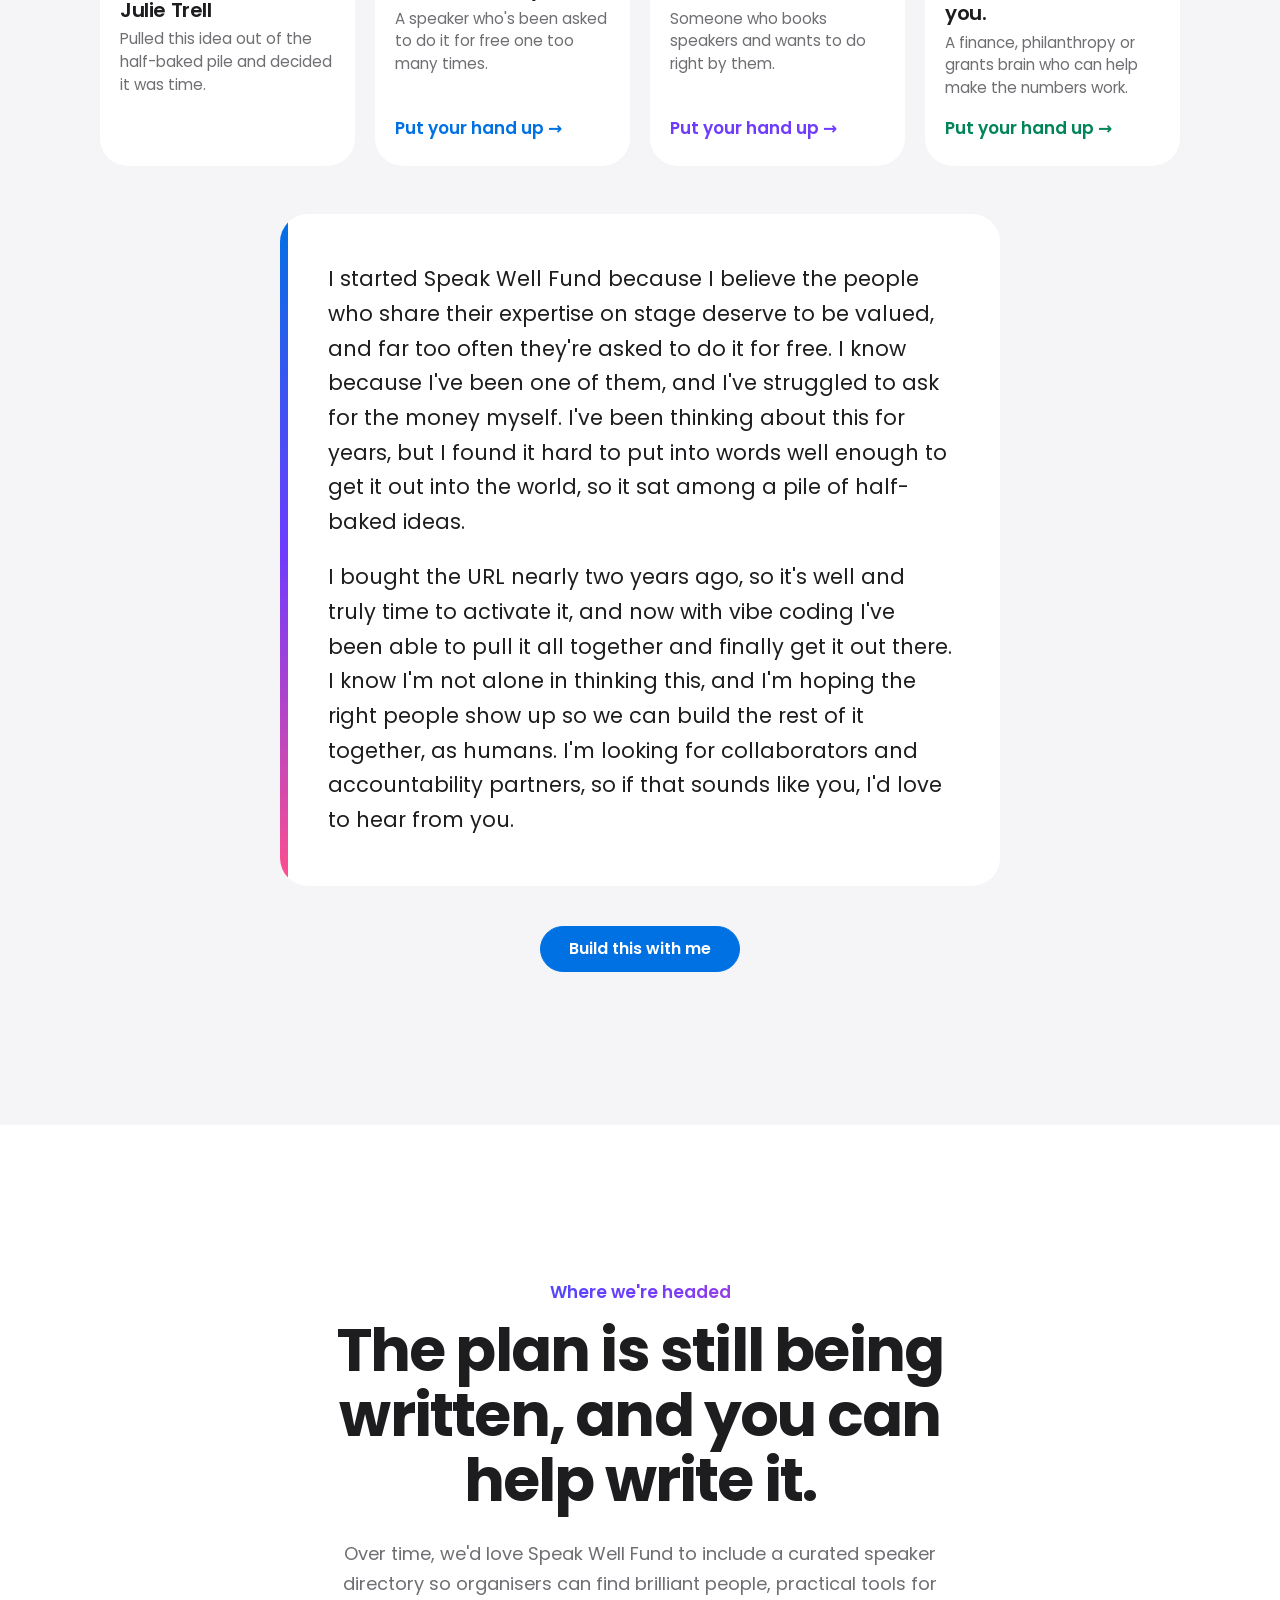
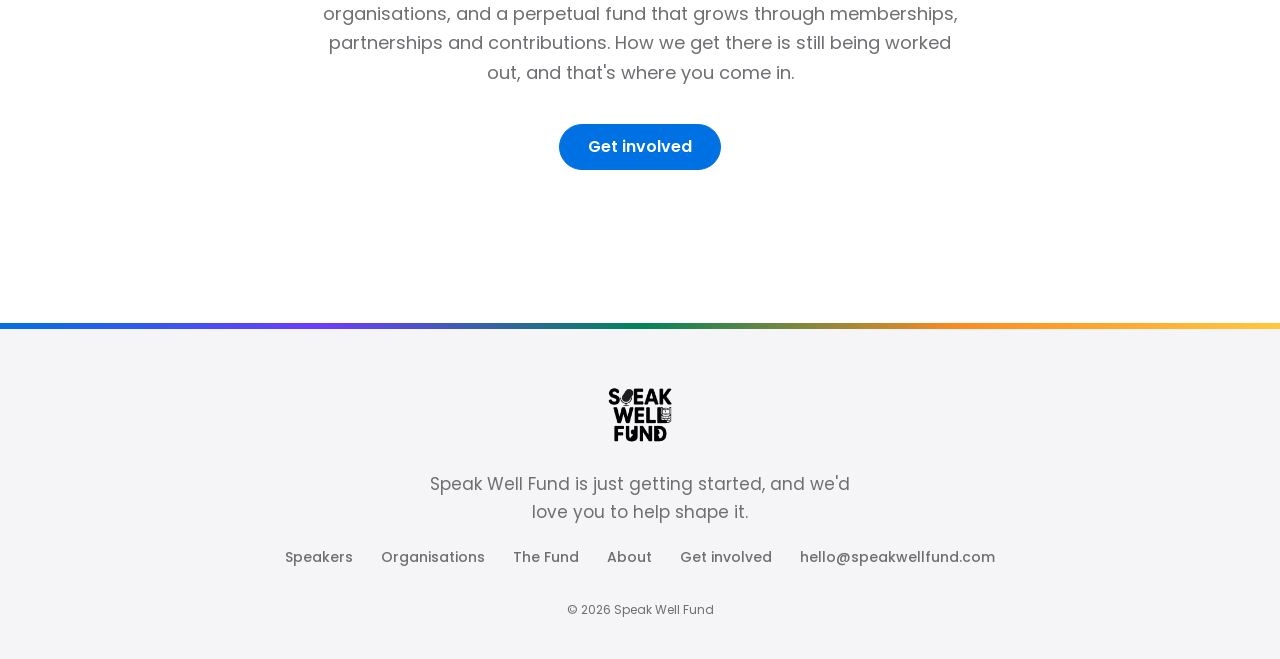
==== commit fa101d16: "New wand headshot and redrawn silhouettes on the About page Silhouettes now show distinct hair and f" ====
--- a/about.html
+++ b/about.html
@@ -58,7 +58,7 @@
         <div class="people">
           <article class="person person-founder">
             <div class="person-photo">
-              <img src="assets/img/julie-trell.jpg" alt="Julie Trell smiling, holding a star wand in the air and balancing on one leg" width="720" height="958" loading="lazy">
+              <img src="assets/img/julie-trell.jpg" alt="Julie Trell laughing and holding a sparkly star wand" width="782" height="736" loading="lazy">
             </div>
             <div class="person-body">
               <p class="person-role">Founder and chief wand-waver</p>
@@ -69,11 +69,24 @@
 
           <article class="person person-open person-speaker">
             <div class="person-photo" aria-hidden="true">
-              <!-- Woman with long hair -->
+              <!-- Woman with big curly hair -->
               <svg viewBox="0 0 300 400" focusable="false">
-                <path d="M150 62C82 62 72 120 76 175c3 40-6 70-14 105h176c-8-35-17-65-14-105 4-55-6-113-74-113z"/>
-                <circle cx="150" cy="135" r="60"/>
-                <path d="M126 188h48v52c58 12 94 52 98 160H28c4-108 40-148 98-160z"/>
+                <path d="M128 215h44v53c2 14 10 20 23 23 43 9 77 37 79 109H26c2-72 36-100 79-109 13-3 21-9 23-23z"/>
+                <g>
+                  <circle cx="150" cy="80" r="40"/>
+                  <circle cx="112" cy="90" r="36"/>
+                  <circle cx="188" cy="90" r="36"/>
+                  <circle cx="84" cy="122" r="34"/>
+                  <circle cx="216" cy="122" r="34"/>
+                  <circle cx="72" cy="160" r="32"/>
+                  <circle cx="228" cy="160" r="32"/>
+                  <circle cx="74" cy="198" r="30"/>
+                  <circle cx="226" cy="198" r="30"/>
+                  <circle cx="86" cy="232" r="26"/>
+                  <circle cx="214" cy="232" r="26"/>
+                </g>
+                <path d="M150 100c35 0 56 26 55 60-1 46-25 85-55 85s-54-39-55-85c-1-34 20-60 55-60z"/>
+                <path class="line" d="M95 160c-1-34 20-60 55-60s56 26 55 60c-1 46-25 85-55 85s-54-39-55-85z"/>
               </svg>
             </div>
             <div class="person-body">
@@ -86,11 +99,15 @@
 
           <article class="person person-open person-organisation">
             <div class="person-photo" aria-hidden="true">
-              <!-- Man with short hair -->
+              <!-- Man with a short quiff -->
               <svg viewBox="0 0 300 400" focusable="false">
-                <path d="M88 135c-2-50 27-67 62-67 38 0 66 20 62 67z"/>
-                <circle cx="150" cy="138" r="62"/>
-                <path d="M120 190h60v46c65 12 106 54 110 164H10c4-110 45-152 110-164z"/>
+                <path d="M124 215h52v53c2 14 10 20 25 23 46 9 81 37 83 109H16c2-72 37-100 83-109 15-3 23-9 25-23z"/>
+                <circle cx="94" cy="168" r="11"/>
+                <circle cx="206" cy="168" r="11"/>
+                <path d="M150 92c37 0 58 27 57 64-1 50-25 92-57 92s-56-42-57-92c-1-37 20-64 57-64z"/>
+                <path d="M92 150c-6-50 18-82 62-86 26-2 44 6 54 18 12 14 10 40 0 68-4-20-14-34-30-40-26 8-54 8-78 2-6 10-8 24-8 38z"/>
+                <path class="line" d="M100 112c24 6 52 6 78-2 16 6 26 20 30 40"/>
+                <path class="line" d="M93 156c1 50 25 92 57 92s56-42 57-92"/>
               </svg>
             </div>
             <div class="person-body">
@@ -103,11 +120,17 @@
 
           <article class="person person-open person-fund">
             <div class="person-photo" aria-hidden="true">
-              <!-- Woman with a bun -->
+              <!-- Woman with a high bun and hoop earrings -->
               <svg viewBox="0 0 300 400" focusable="false">
-                <circle cx="150" cy="64" r="30"/>
-                <circle cx="150" cy="140" r="60"/>
-                <path d="M126 192h48v50c58 12 94 50 98 158H28c4-108 40-146 98-158z"/>
+                <path d="M128 215h44v53c2 14 10 20 23 23 43 9 77 37 79 109H26c2-72 36-100 79-109 13-3 21-9 23-23z"/>
+                <circle cx="150" cy="58" r="30"/>
+                <path d="M150 96c35 0 56 26 55 62-1 48-25 87-55 87s-54-39-55-87c-1-36 20-62 55-62z"/>
+                <path d="M93 160c-4-48 18-78 57-78s61 30 57 78c-6-30-26-50-57-50s-51 20-57 50z"/>
+                <path class="line" d="M118 78c10-4 20-6 32-6s22 2 32 6"/>
+                <path class="line" d="M93 160c6-30 26-50 57-50s51 20 57 50"/>
+                <path class="line" d="M95 158c1 48 25 87 55 87s54-39 55-87"/>
+                <circle cx="96" cy="200" r="9" fill="none" stroke="currentColor" stroke-width="4" style="color: var(--theme)"/>
+                <circle cx="204" cy="200" r="9" fill="none" stroke="currentColor" stroke-width="4" style="color: var(--theme)"/>
               </svg>
             </div>
             <div class="person-body">
--- a/assets/css/styles.css
+++ b/assets/css/styles.css
@@ -705,16 +705,30 @@
   width: 100%;
   height: 100%;
   object-fit: cover;
+  object-position: 56% 40%;
+}
+
+.person-open {
+  --tint: var(--light);
+  --tint: color-mix(in srgb, var(--theme) 14%, var(--white));
 }
 
 .person-open .person-photo {
-  background: var(--light);
-  background: color-mix(in srgb, var(--theme) 14%, var(--white));
+  background: var(--tint);
 }
 
 .person-open svg {
-  width: 82%;
+  width: 88%;
   fill: var(--theme);
+}
+
+/* Thin lines in the background tint mark the face, hairline and jaw, so the hair reads. */
+.person-open svg .line {
+  fill: none;
+  stroke: var(--tint);
+  stroke-width: 3;
+  stroke-linecap: round;
+  stroke-linejoin: round;
 }
 
 .person-body {
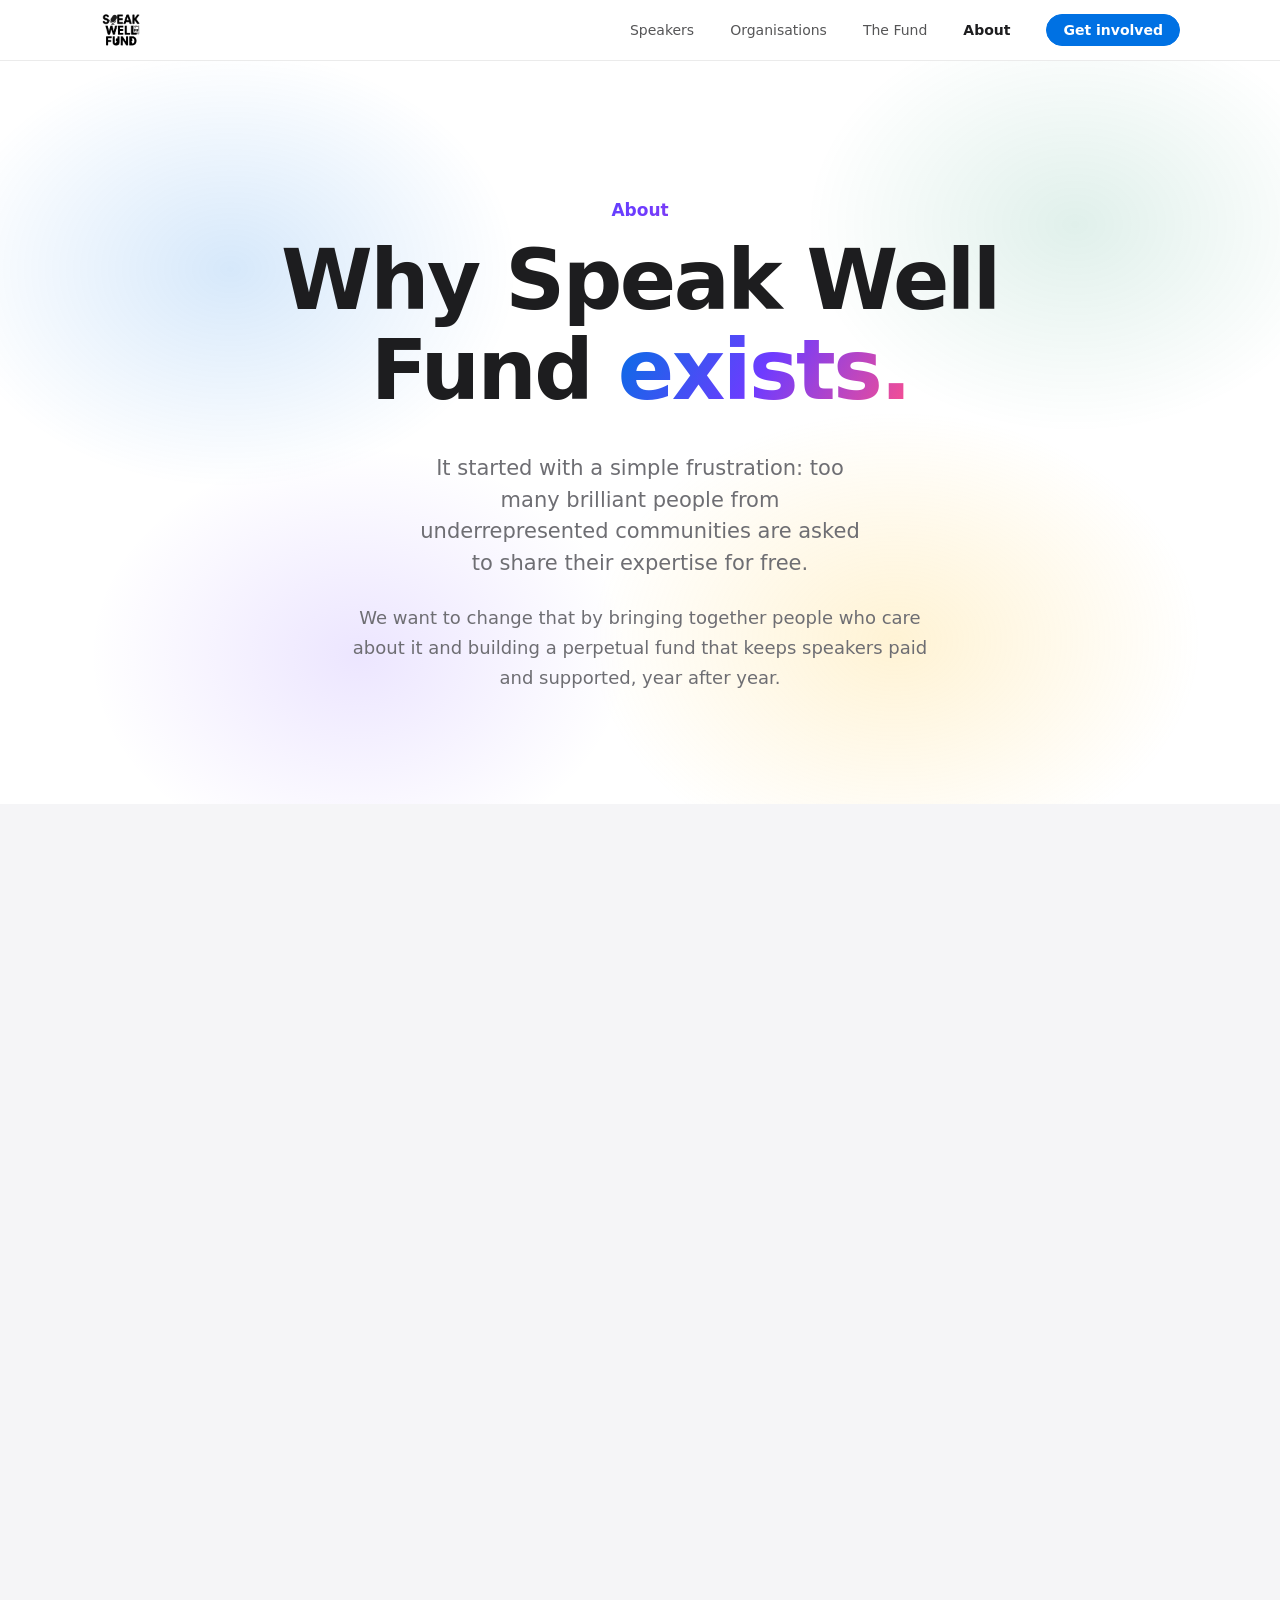
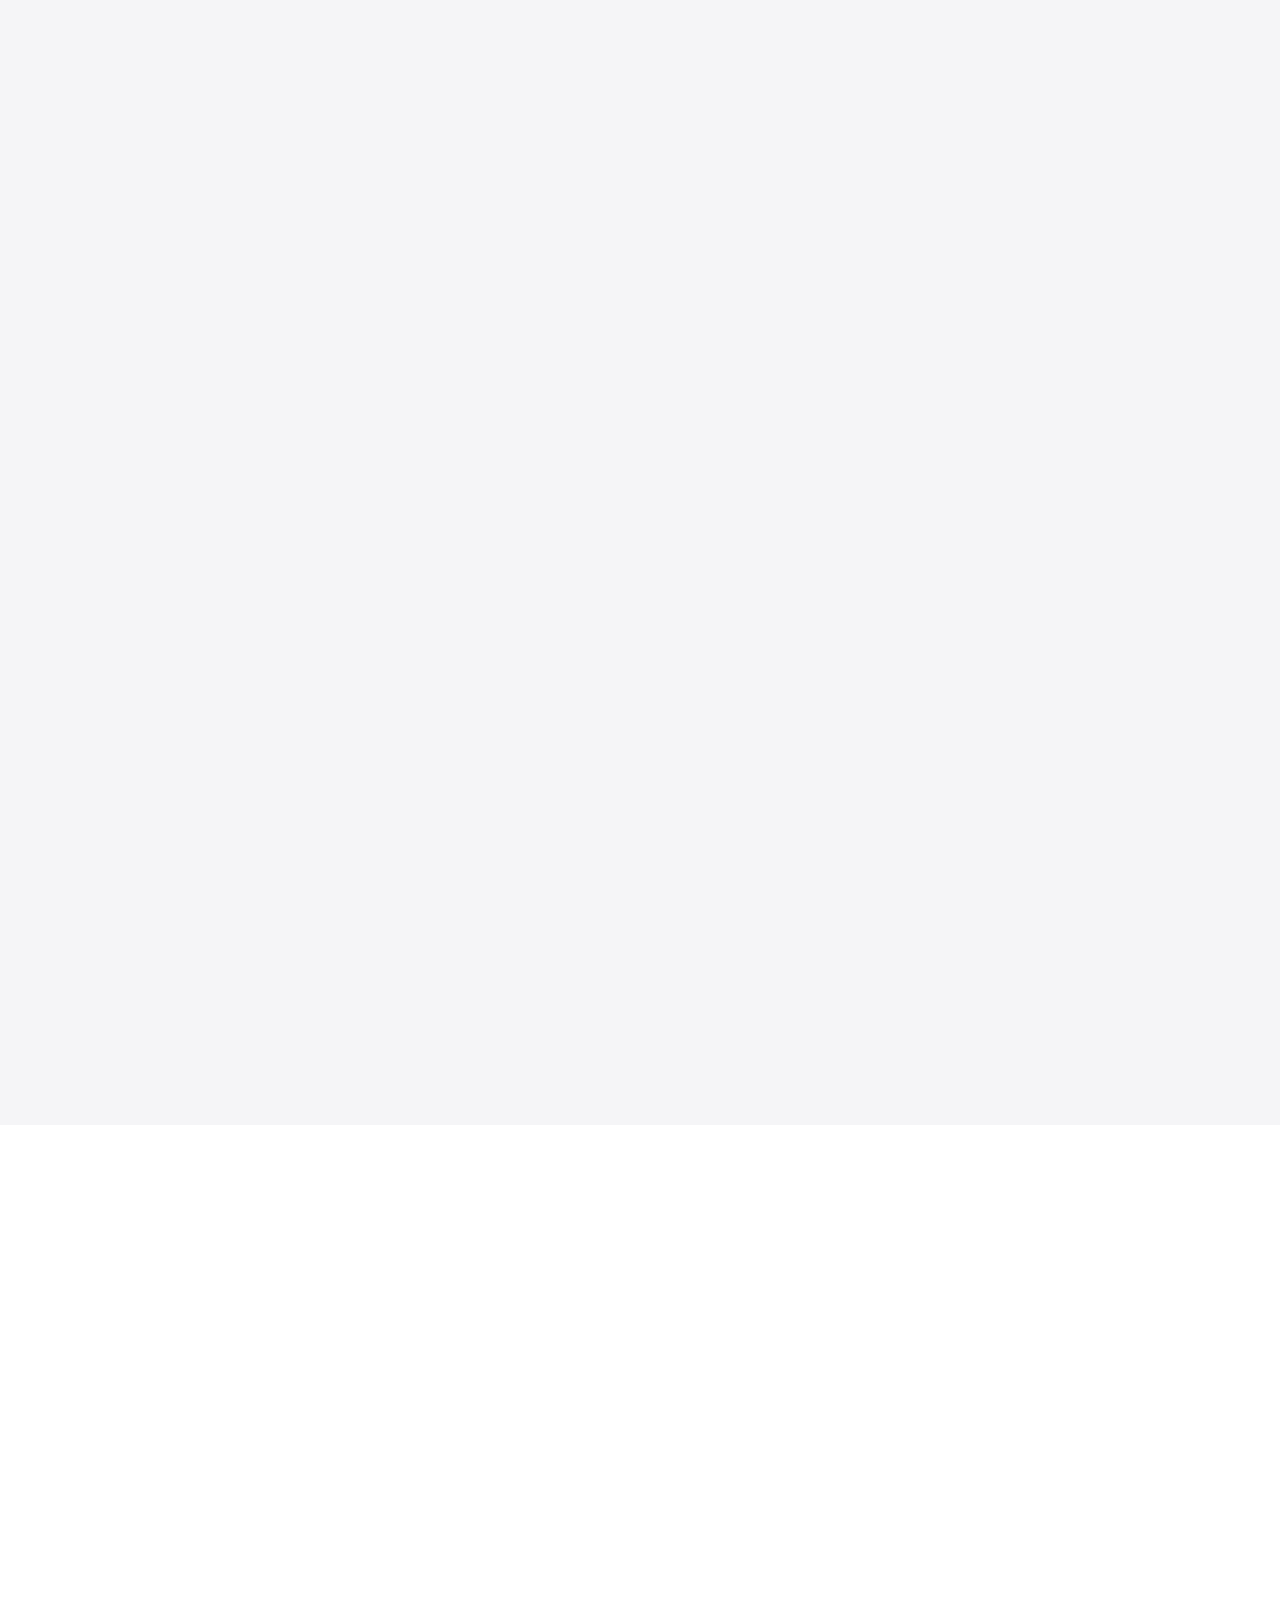
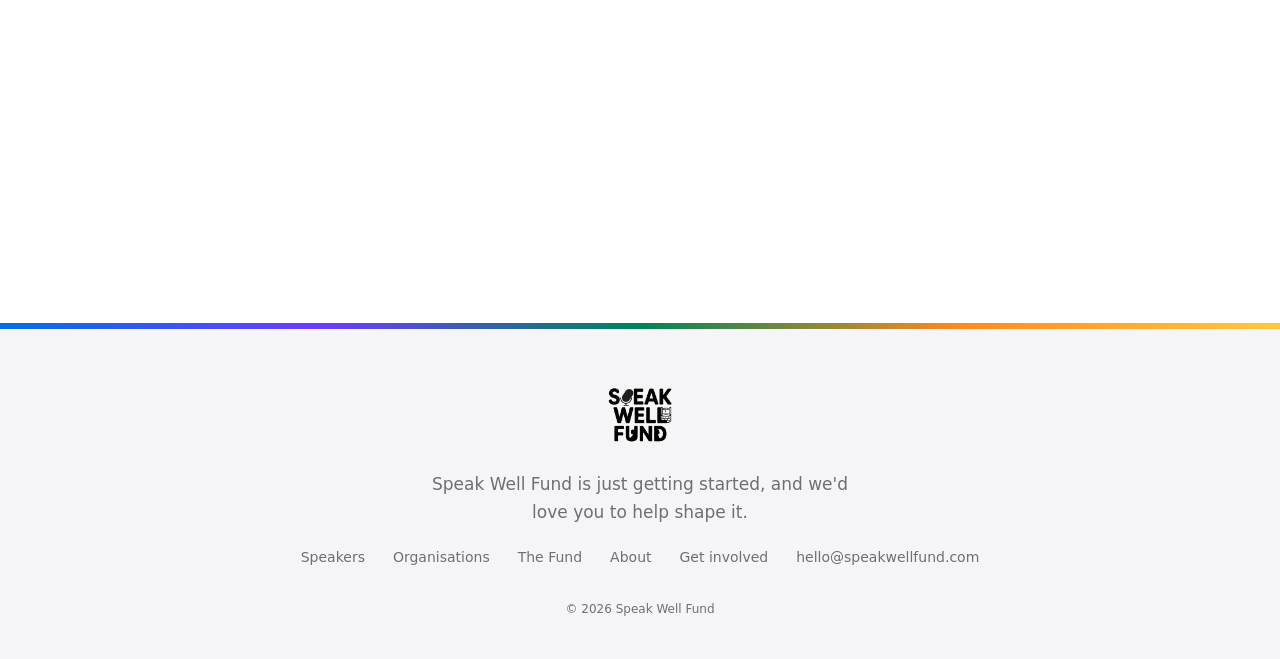
==== commit 6748c11e: "Harden the site - Add a Content Security Policy to every page: only this site's files,   Google Font" ====
--- a/about.html
+++ b/about.html
@@ -3,6 +3,8 @@
 <head>
   <meta charset="utf-8">
   <meta name="viewport" content="width=device-width, initial-scale=1">
+  <meta http-equiv="Content-Security-Policy" content="default-src 'self'; script-src 'self'; style-src 'self' https://fonts.googleapis.com; font-src https://fonts.gstatic.com; img-src 'self' data:; connect-src https://formspree.io; form-action https://formspree.io; base-uri 'self'; object-src 'none'; upgrade-insecure-requests">
+  <meta name="referrer" content="strict-origin-when-cross-origin">
   <title>About · Speak Well Fund</title>
   <meta name="description" content="Why Speak Well Fund exists and where it's headed.">
   <meta property="og:title" content="About · Speak Well Fund">
@@ -129,8 +131,8 @@
                 <path class="line" d="M118 78c10-4 20-6 32-6s22 2 32 6"/>
                 <path class="line" d="M93 160c6-30 26-50 57-50s51 20 57 50"/>
                 <path class="line" d="M95 158c1 48 25 87 55 87s54-39 55-87"/>
-                <circle cx="96" cy="200" r="9" fill="none" stroke="currentColor" stroke-width="4" style="color: var(--theme)"/>
-                <circle cx="204" cy="200" r="9" fill="none" stroke="currentColor" stroke-width="4" style="color: var(--theme)"/>
+                <circle cx="96" cy="200" r="9" class="hoop"/>
+                <circle cx="204" cy="200" r="9" class="hoop"/>
               </svg>
             </div>
             <div class="person-body">
--- a/assets/css/styles.css
+++ b/assets/css/styles.css
@@ -722,6 +722,12 @@
   fill: var(--theme);
 }
 
+.person-open svg .hoop {
+  fill: none;
+  stroke: var(--theme);
+  stroke-width: 4;
+}
+
 /* Thin lines in the background tint mark the face, hairline and jaw, so the hair reads. */
 .person-open svg .line {
   fill: none;
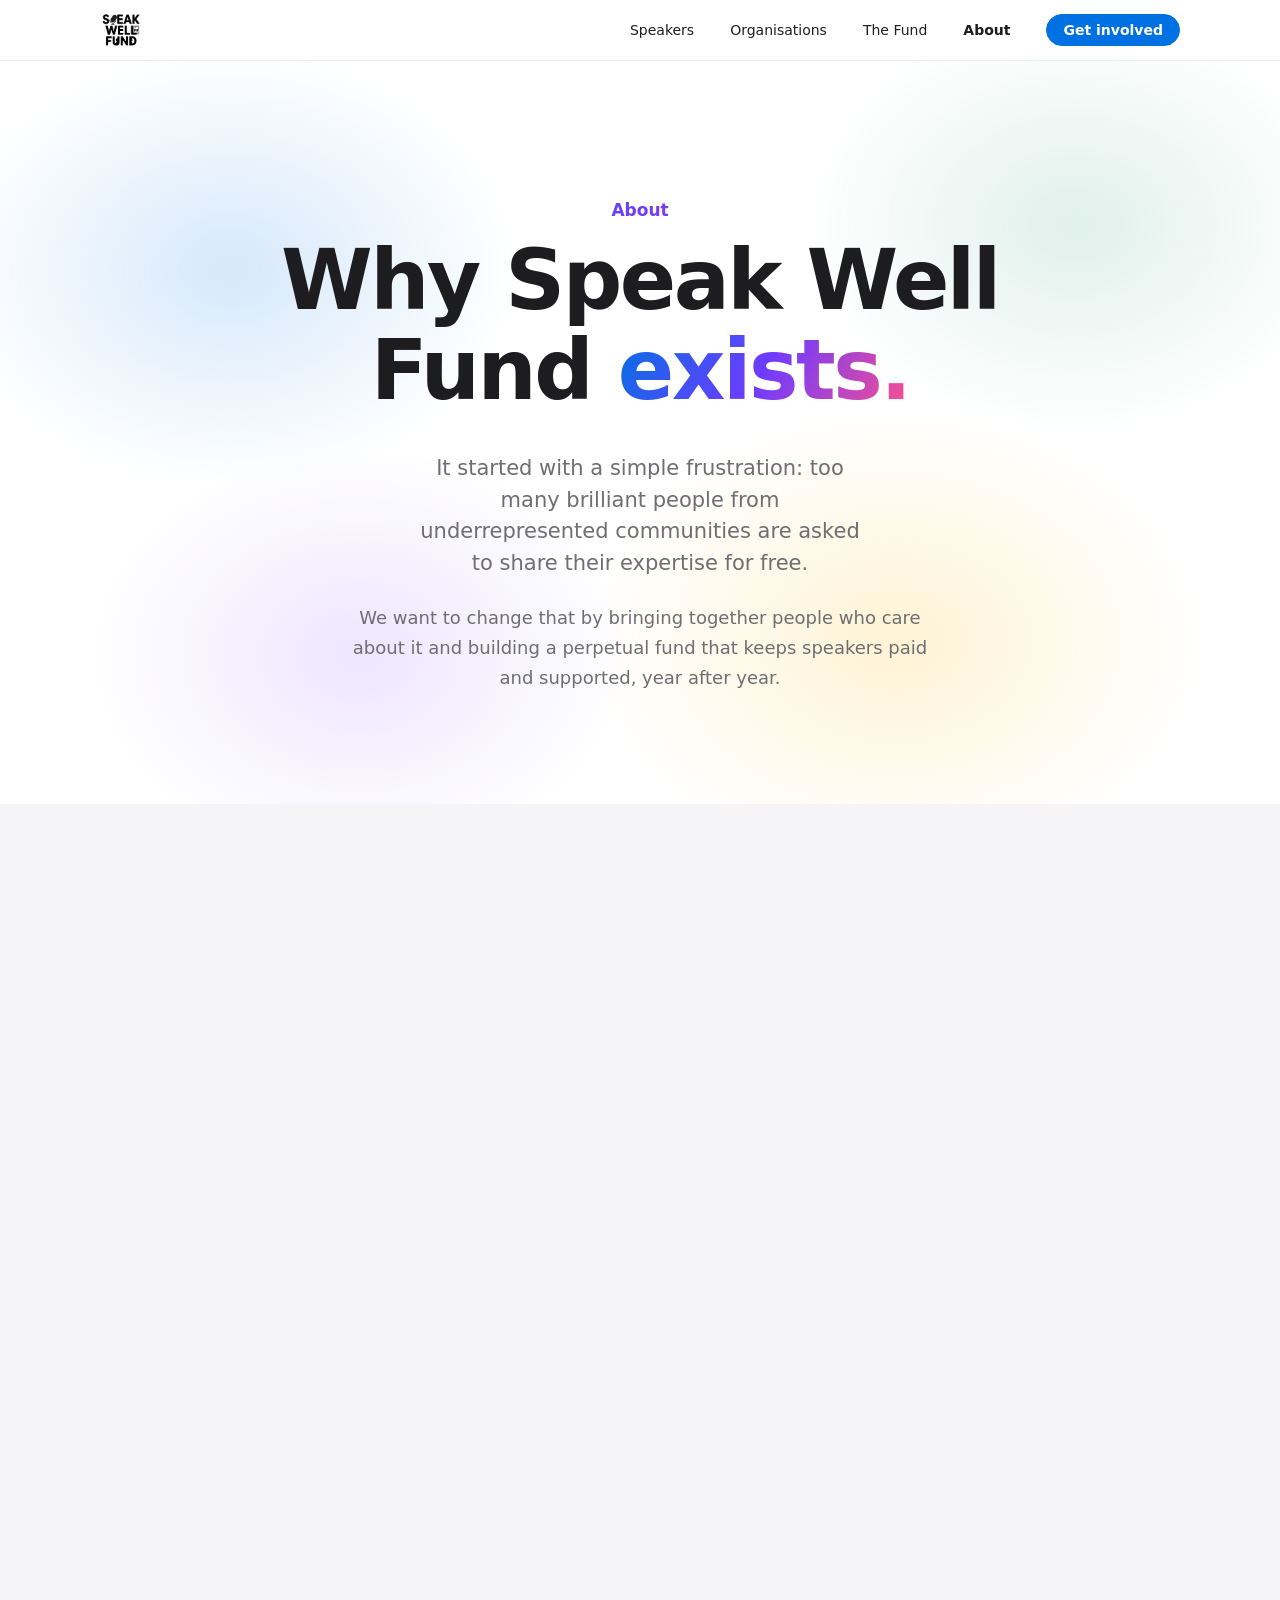
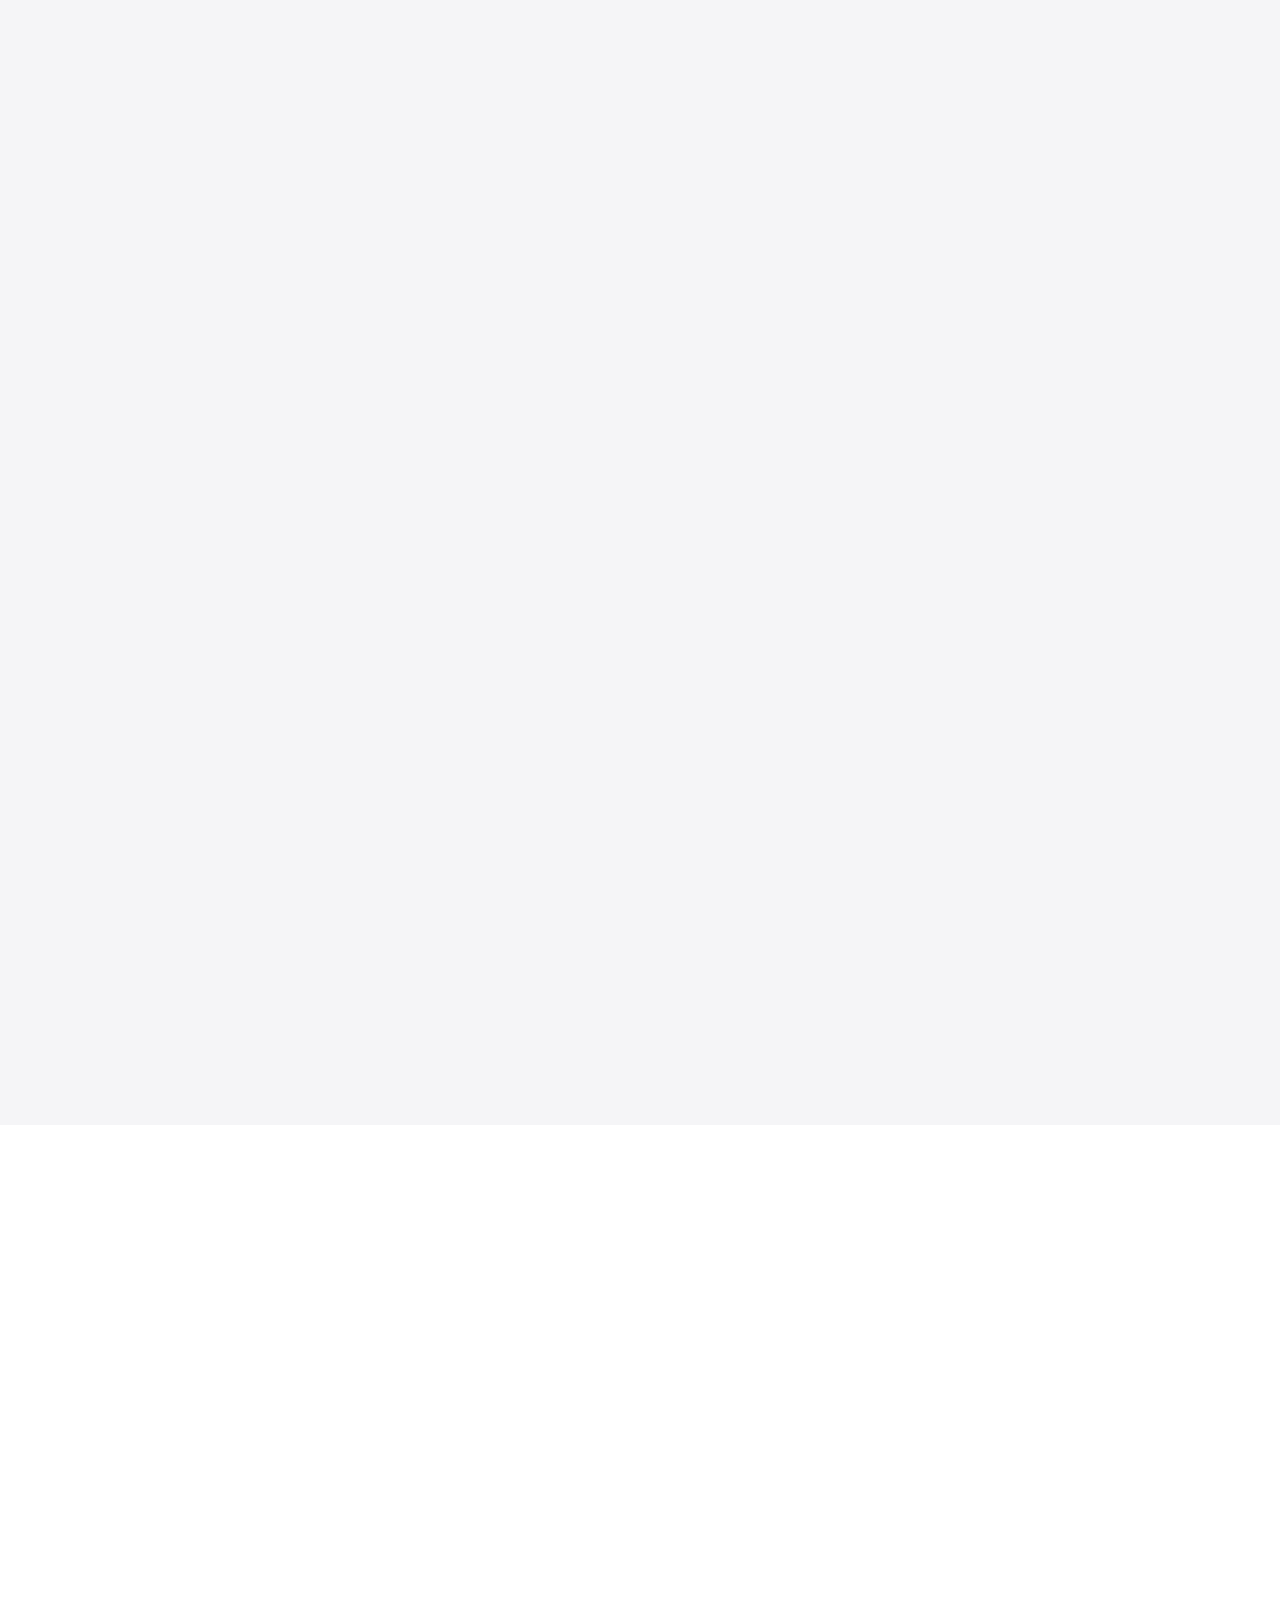
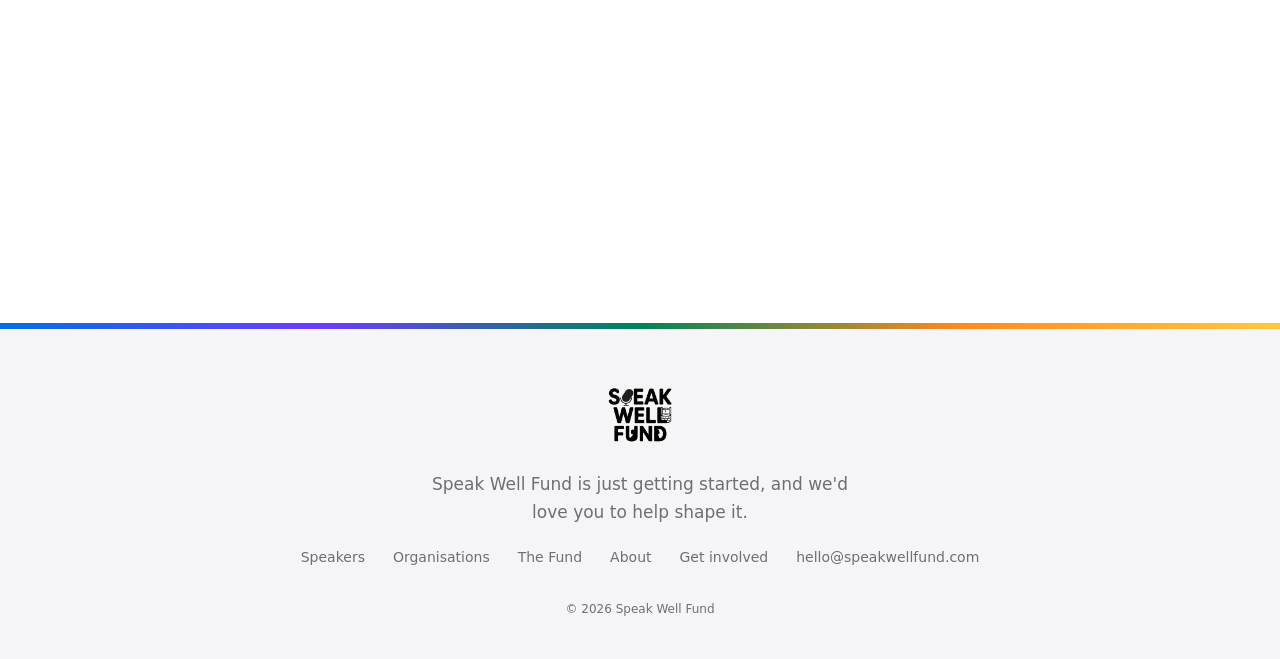
==== commit 2df2cc76: "Link Julie's LinkedIn from her About card Co-Authored-By: Claude Opus 5.5 <noreply@anthropic.com>" ====
--- a/about.html
+++ b/about.html
@@ -66,6 +66,7 @@
               <p class="person-role">Founder and chief wand-waver</p>
               <h3>Julie Trell</h3>
               <p>Pulled this idea out of the half-baked pile and decided it was time.</p>
+              <a class="person-link" href="https://www.linkedin.com/in/julietrell/" target="_blank" rel="noopener noreferrer">Say hi on LinkedIn →</a>
             </div>
           </article>
 
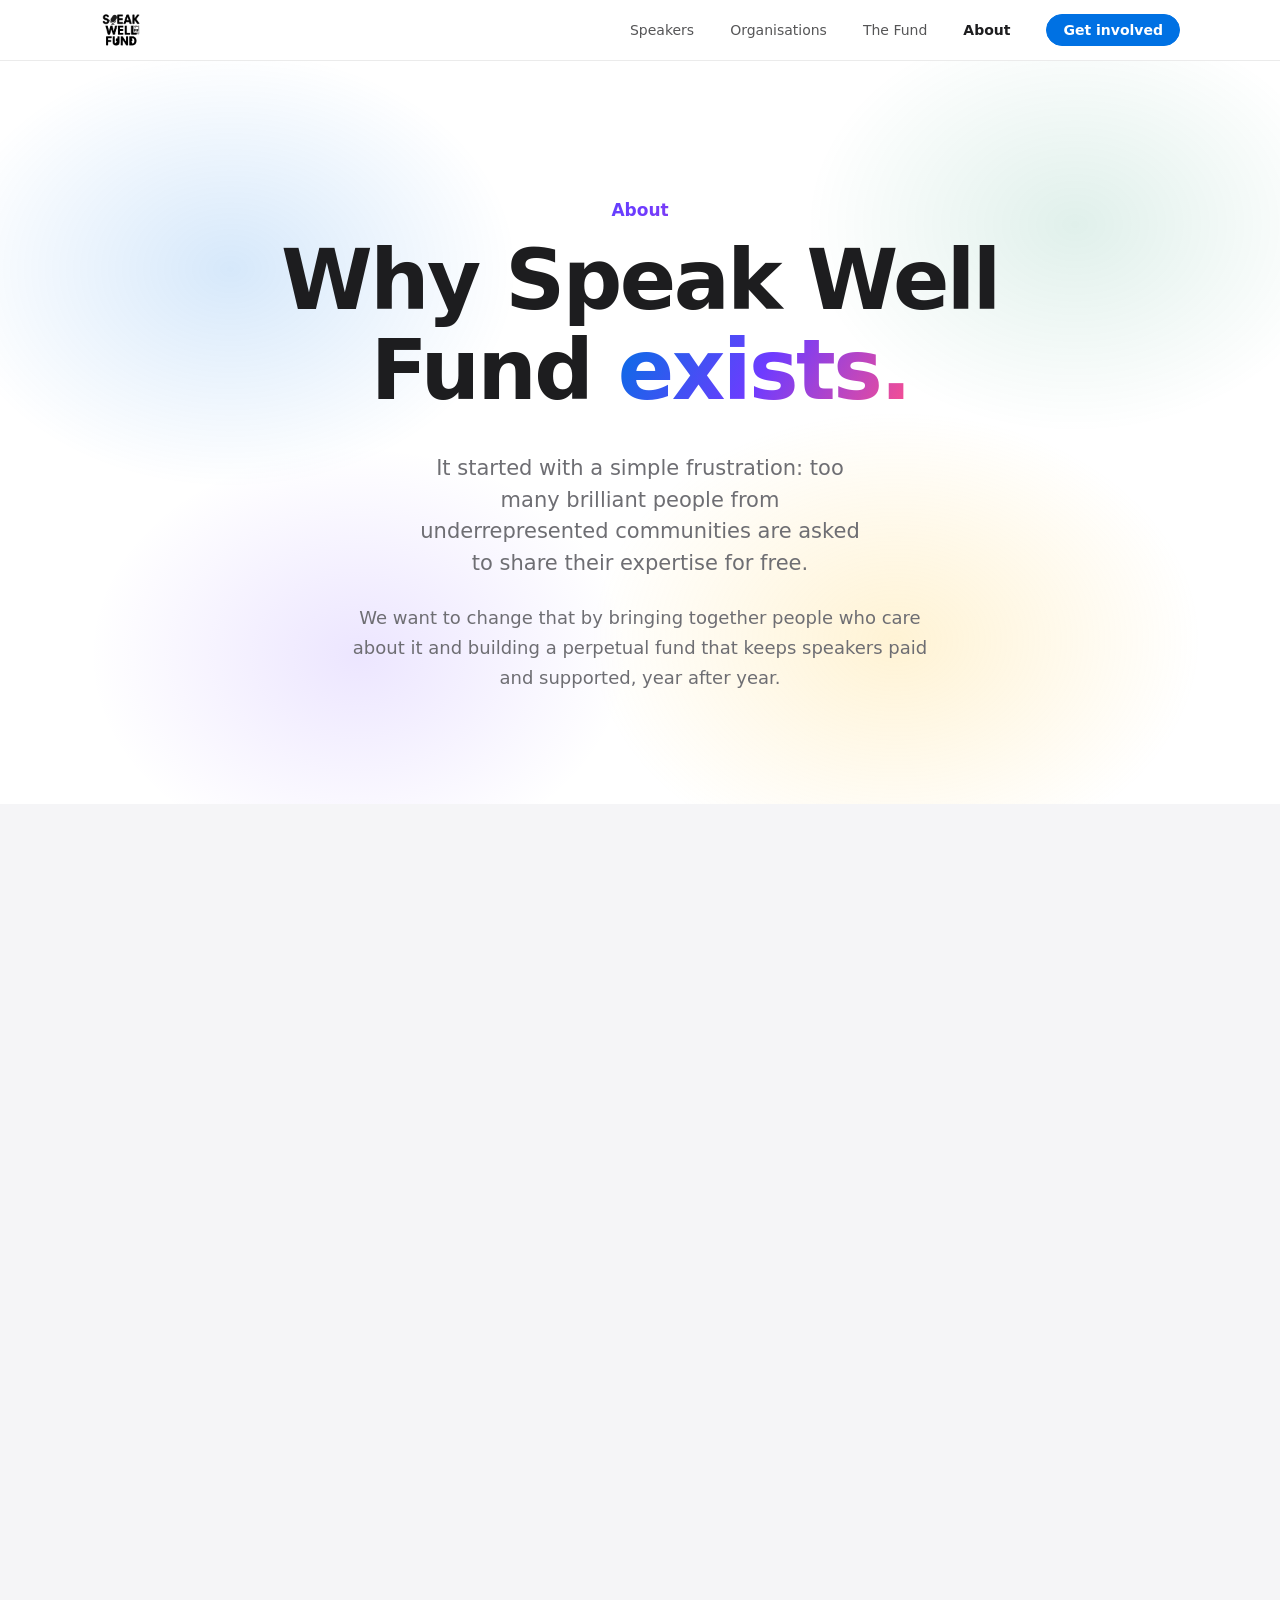
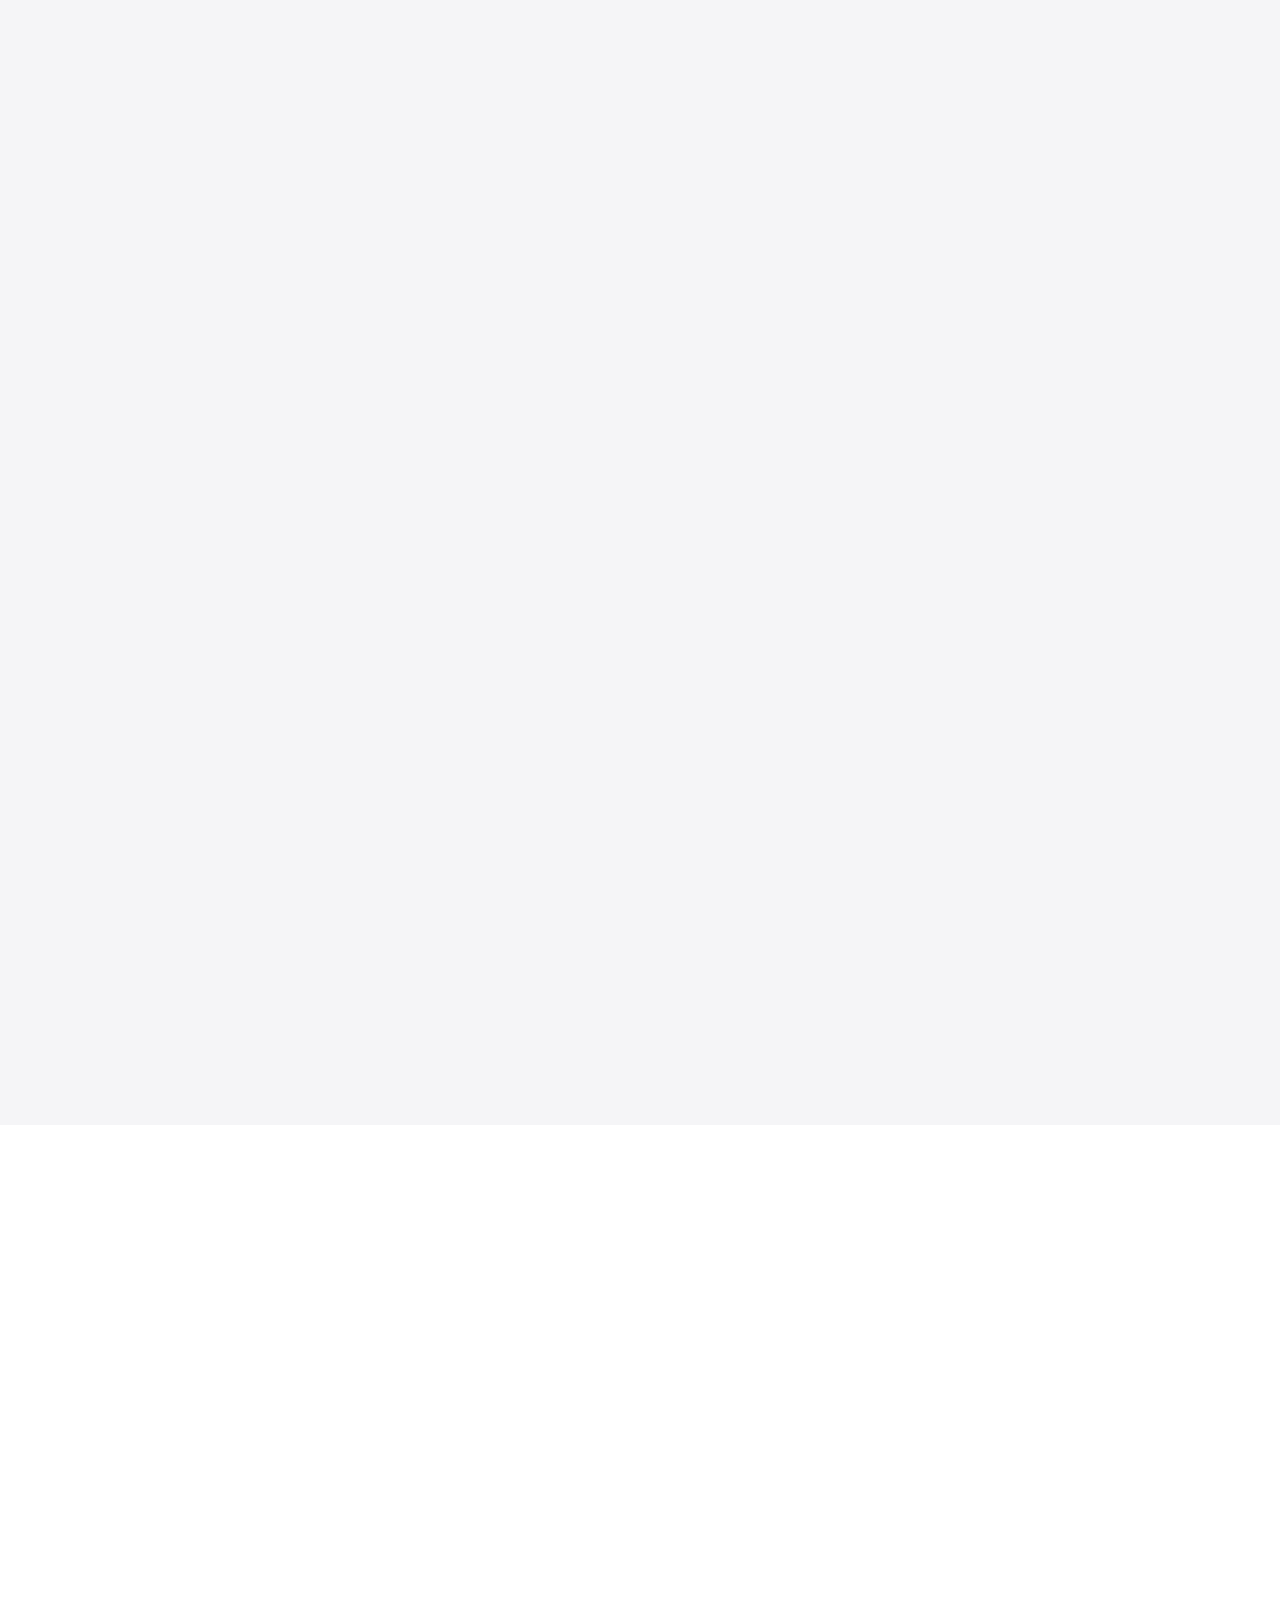
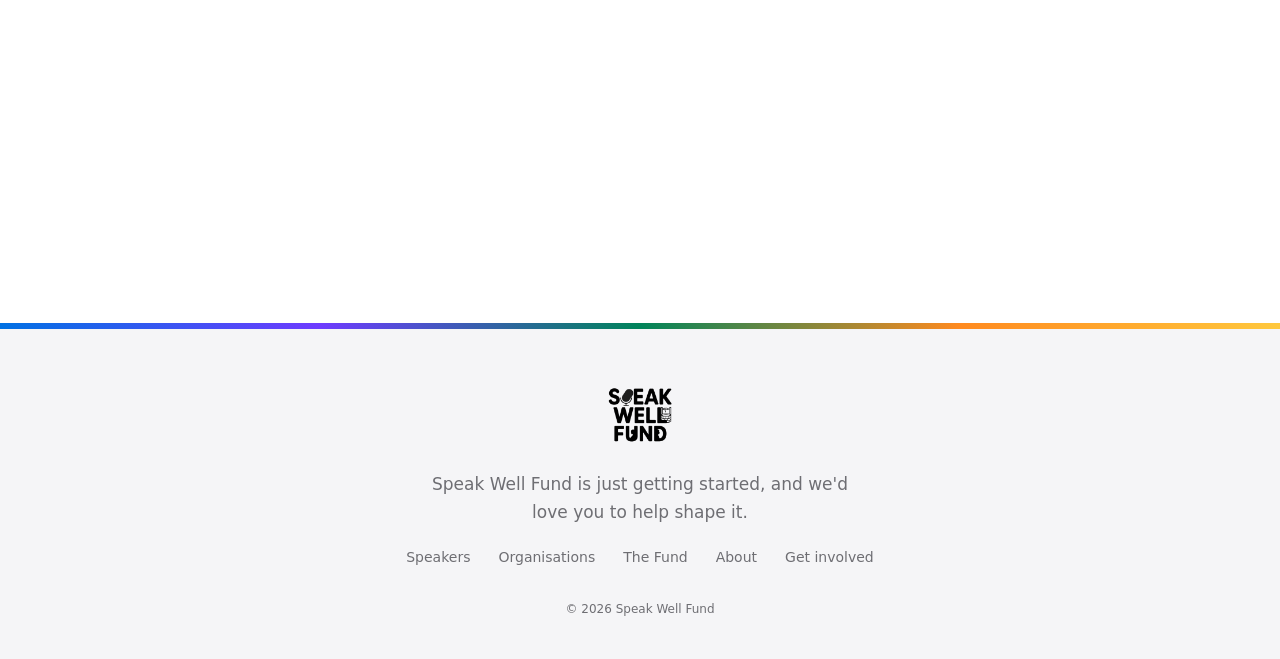
==== commit eaf91907: "Remove hello@ email until the mailbox is set up Co-Authored-By: Claude Opus 5.5 <noreply@anthropic.c" ====
--- a/about.html
+++ b/about.html
@@ -179,7 +179,6 @@
         <a href="fund.html">The Fund</a>
         <a href="about.html">About</a>
         <a href="get-involved.html">Get involved</a>
-        <a href="mailto:hello@speakwellfund.com">hello@speakwellfund.com</a>
       </nav>
       <p class="footer-small">© <span data-year>2026</span> Speak Well Fund</p>
     </div>
